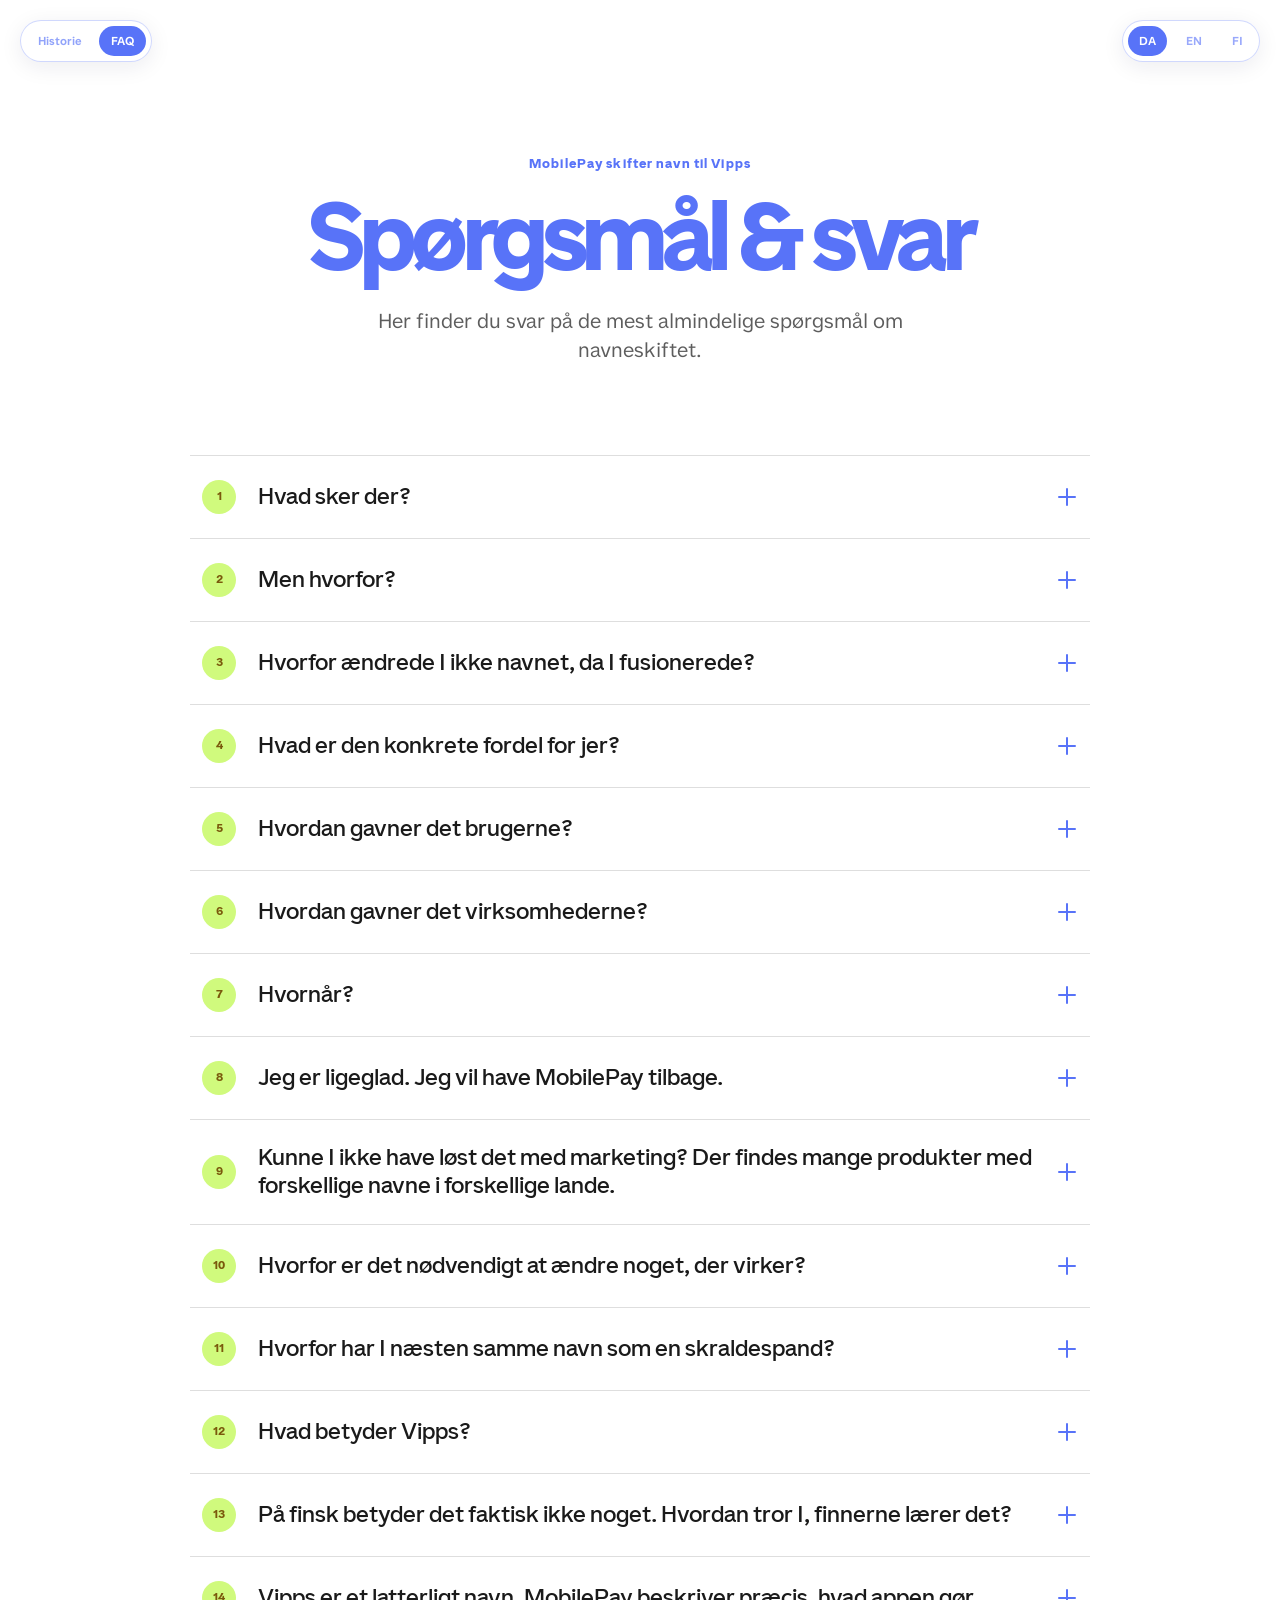
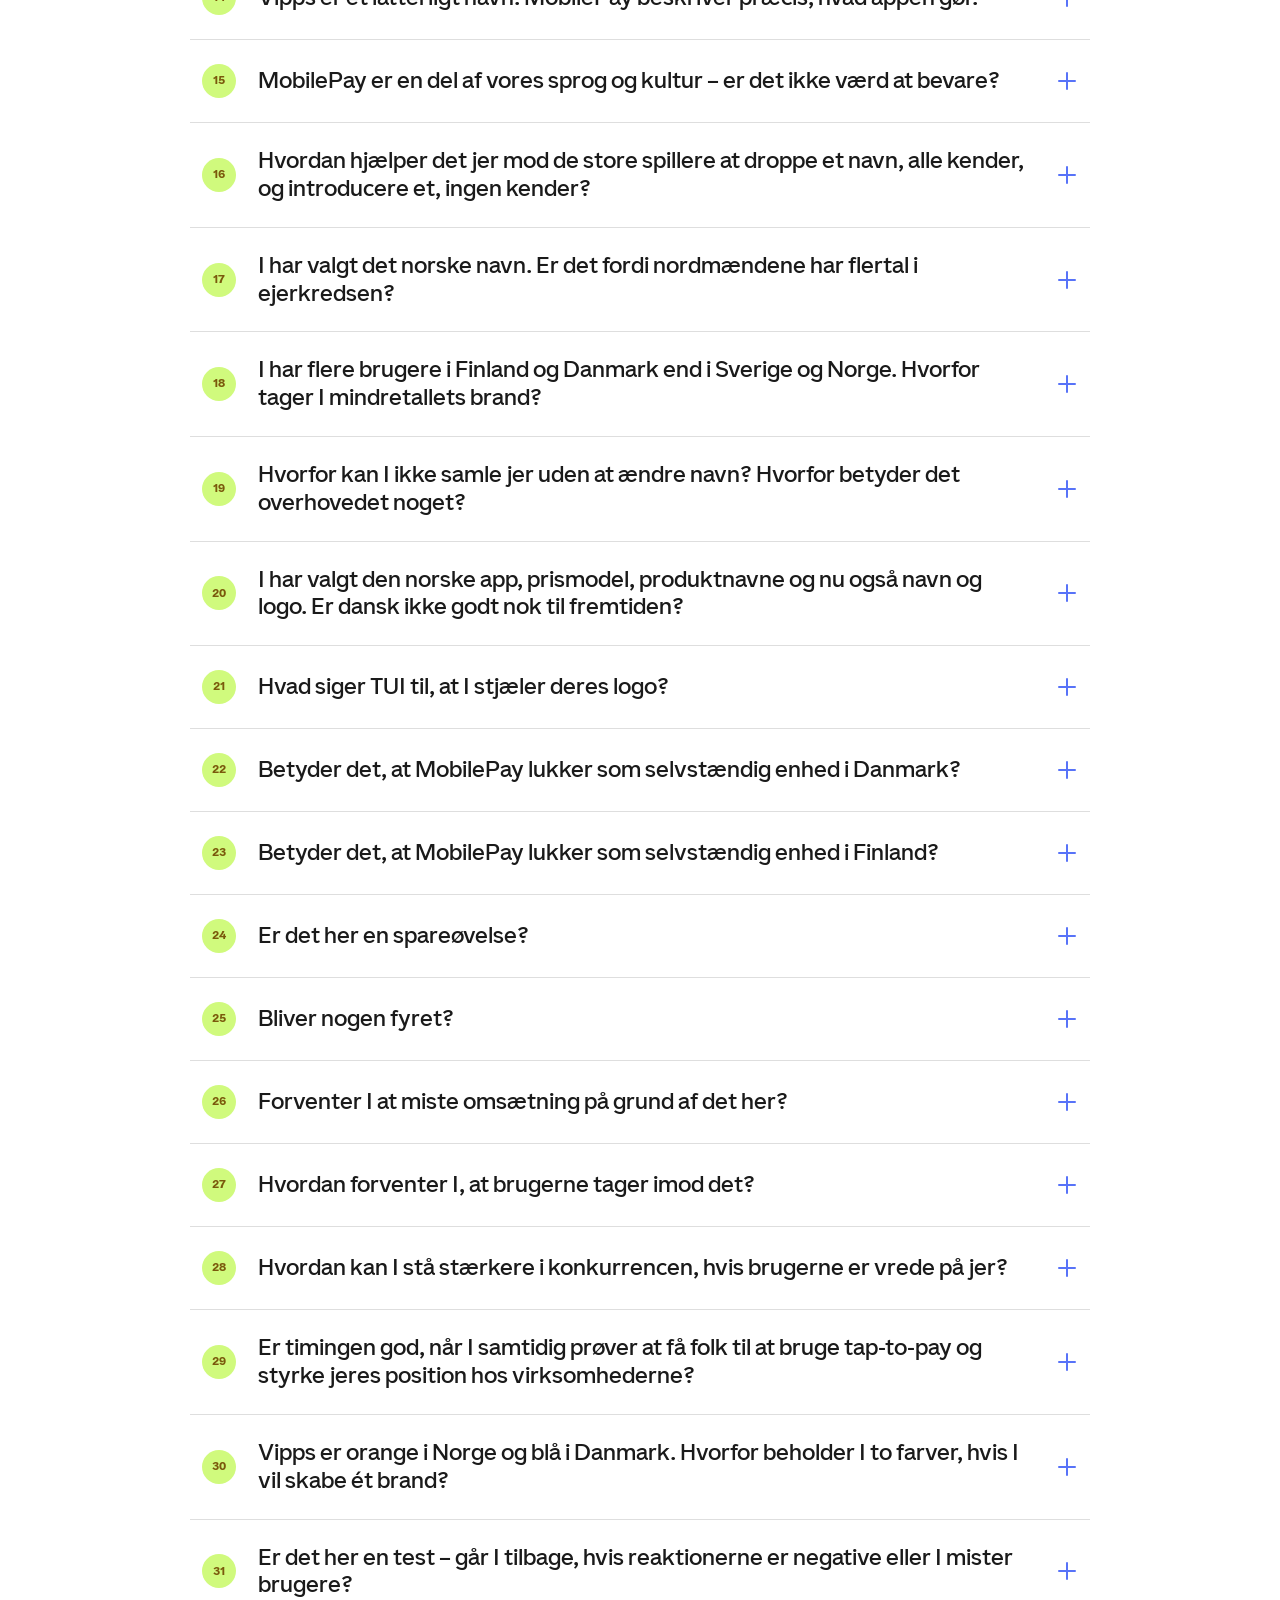
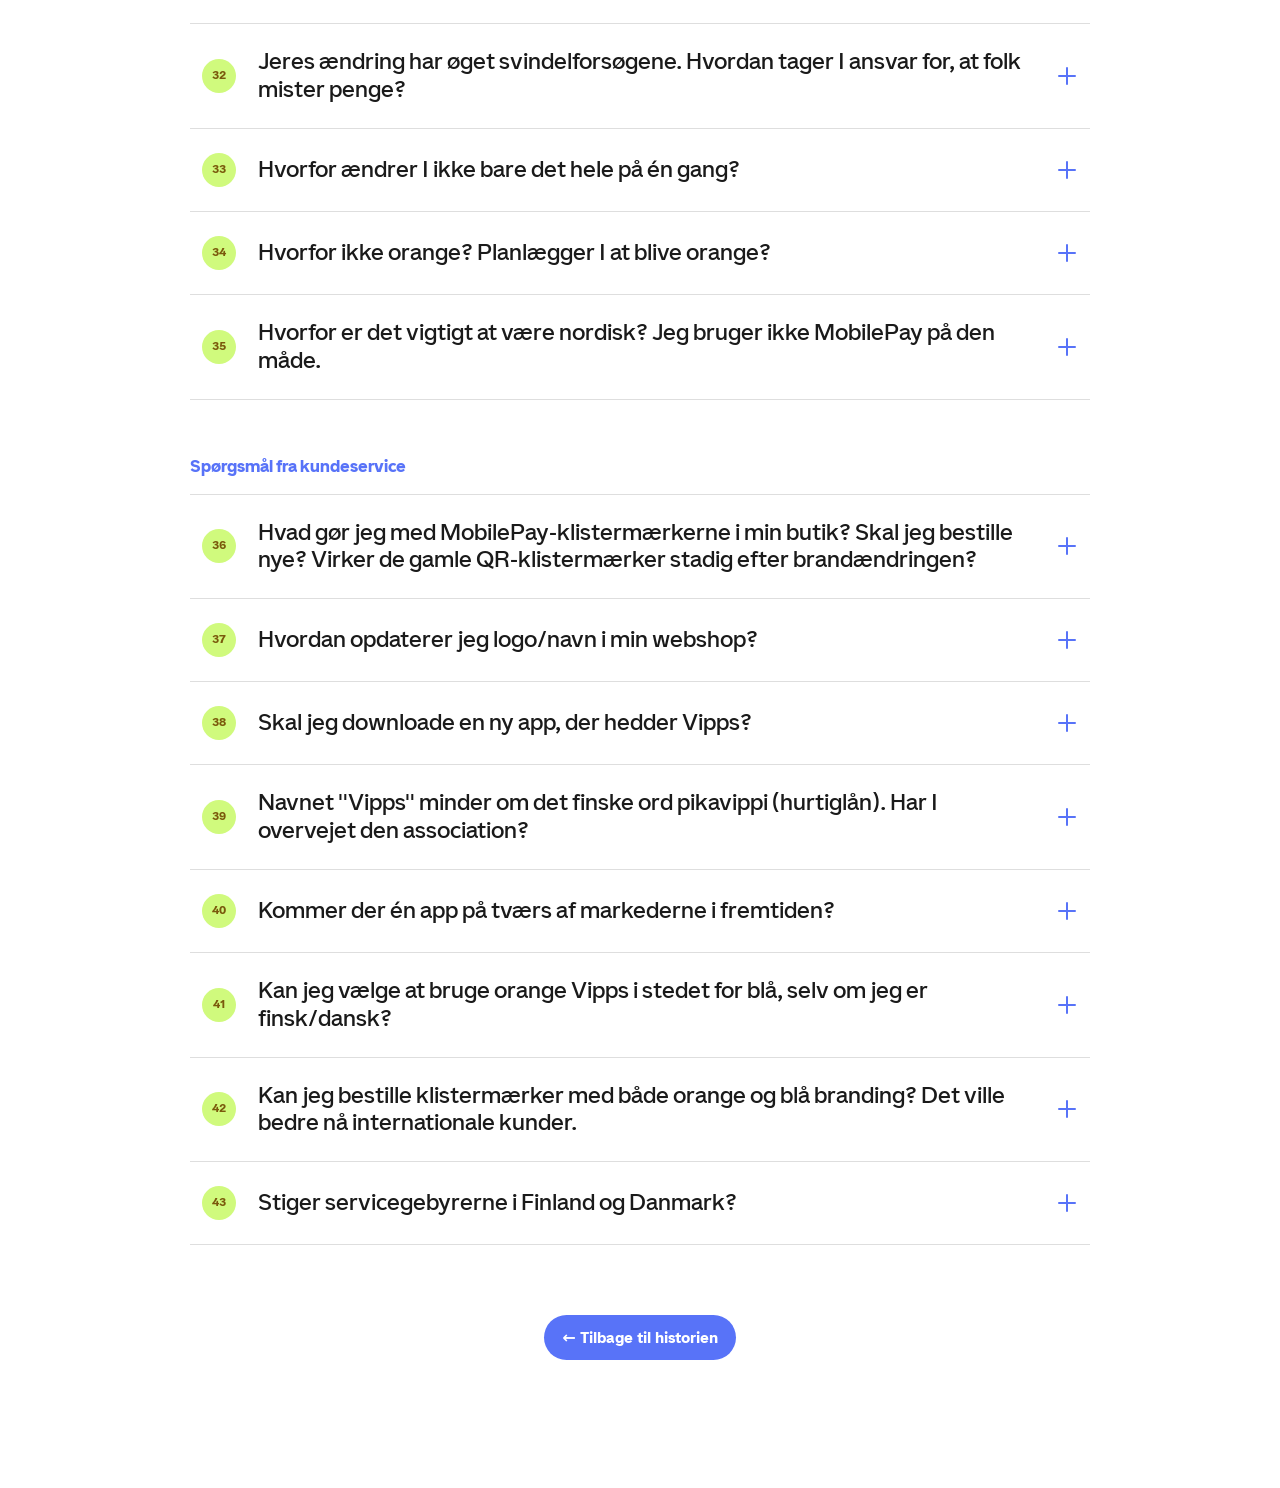
==== faq/index.html @ ced8d785 "Restructured the whole project to implement seperation of concerns" ====
<!DOCTYPE html>
<html lang="en">
<head>
  <meta charset="UTF-8">
  <meta name="viewport" content="width=device-width, initial-scale=1.0">
  <title>FAQ – MobilePay skifter navn til Vipps</title>
  <link rel="icon" href="../assets/images/favicon.svg" type="image/svg+xml">
  <link rel="stylesheet" href="../styles/styles.css">
</head>
<body class="faq-page" data-page="faq">
  <main data-surface="light">
    <nav class="site-nav on-light" aria-label="Primary navigation">
      <a href="../" data-nav-story data-da="Historie" data-en="Story" data-fi="Tarina">Historie</a>
      <a href="./" class="is-active" data-nav-faq>FAQ</a>
    </nav>

    <div class="language-toggle on-light" aria-label="Vælg sprog">
      <button type="button" class="language-button is-active" data-language="da" aria-pressed="true">DA</button>
      <button type="button" class="language-button" data-language="en" aria-pressed="false">EN</button>
      <button type="button" class="language-button" data-language="fi" aria-pressed="false">FI</button>
    </div>

    <div class="faq-shell">
      <p class="faq-kicker" data-da="MobilePay skifter navn til Vipps" data-en="MobilePay is changing its name to Vipps" data-fi="MobilePay vaihtaa nimekseen Vipps">MobilePay skifter navn til Vipps</p>
      <h1 class="faq-title" data-da="Spørgsmål & svar" data-en="Questions & answers" data-fi="Kysymyksiä & vastauksia">Spørgsmål & svar</h1>
      <p class="faq-intro" data-da="Her finder du svar på de mest almindelige spørgsmål om navneskiftet." data-en="Here you can find answers to the most common questions about the name change." data-fi="Täältä löydät vastaukset yleisimpiin nimenmuutosta koskeviin kysymyksiin.">Her finder du svar på de mest almindelige spørgsmål om navneskiftet.</p>
      <div id="faq-root"></div>
      <div class="faq-footer">
        <a href="../" class="faq-back" data-da="← Tilbage til historien" data-en="← Back to the story" data-fi="← Takaisin tarinaan">← Tilbage til historien</a>
      </div>
    </div>
  </main>
  <script src="../js/faq-data.js"></script>
  <script src="../js/app.js"></script>
</body>
</html>
---- styles/styles.css ----
@font-face {
      font-family: "Very Very Sans Display";
      src: url("../assets/fonts/VeryVerySansDisplay-Medium.woff2") format("woff2");
      font-weight: 500;
      font-style: normal;
      font-display: swap;
    }

    @font-face {
      font-family: "Very Very Sans Display";
      src: url("../assets/fonts/VeryVerySansDisplay-Bold.woff2") format("woff2");
      font-weight: 700;
      font-style: normal;
      font-display: swap;
    }

    @font-face {
      font-family: "Very Very Sans Text";
      src: url("../assets/fonts/VeryVerySans.woff2") format("woff2");
      font-weight: 400 600;
      font-style: normal;
      font-display: swap;
    }

    @font-face {
      font-family: "Very Very Sans Text";
      src: url("../assets/fonts/VeryVerySansText-Bold.woff2") format("woff2");
      font-weight: 700;
      font-style: normal;
      font-display: swap;
    }

    /* =========================================================
       VARIABLES
       ========================================================= */

:root {
  --mobilepay-blue: #5873f8;
  --mobilepay-blue-dark: #4d67ec;

  --mobilepay-yellow: #D0FA7D;

  --white: #ffffff;
  --black: #7A590C;

  --content-width: 580px;
}


    /* =========================================================
       RESET
       ========================================================= */

    * {
      box-sizing: border-box;
    }

    html {
      margin: 0;
      padding: 0;
      scroll-behavior: smooth;
    }

    body {
      margin: 0;
      padding: 0;

      min-height: 100vh;

      background: var(--mobilepay-blue);

      color: var(--white);

      font-family:
        "Very Very Sans Text",
        system-ui,
        -apple-system,
        BlinkMacSystemFont,
        "Segoe UI",
        sans-serif;
    }

    button {
      font: inherit;
    }


    /* =========================================================
       FULL PAGE
       ========================================================= */

    .page {
      position: relative;

      width: 100%;
      min-height: 100vh;

      overflow: hidden;

      background:
        radial-gradient(
          circle at 50% 10%,
          rgba(255,255,255,.06),
          transparent 34%
        ),
        linear-gradient(
          to bottom,
          var(--mobilepay-blue) 0%,
          var(--mobilepay-blue) 48%,
          var(--mobilepay-blue-dark) 100%
        );
    }


    /* =========================================================
       MAIN CONTENT
       ========================================================= */

    .content {
      position: relative;
      z-index: 2;

      width: min(
        calc(100% - 48px),
        760px
      );

      margin: 0 auto;

      padding:
        clamp(60px, 8vw, 110px)
        0
        clamp(90px, 10vw, 150px);
    }


    /* =========================================================
       BRAND HEADER
       ========================================================= */

    .brand-change {
      display: flex;

      align-items: center;
      justify-content: center;

      gap: clamp(10px, 1vw, 20px);

      margin-bottom:
        clamp(45px, 6vw, 80px);
    }


    /* =========================================================
       LOGOS
       ========================================================= */

    .mobilepay-logo,
    .vipps-logo {
      display: block;

      width: auto;

      object-fit: contain;

      flex-shrink: 0;
    }


    /*
     * The two logo files have different proportions
     * and internal whitespace.
     *
     * Matching them by height instead of width makes
     * them appear visually much closer in size.
     */

    .mobilepay-logo {
      height: clamp(22px, 2.8vw, 38px);
    }

    .vipps-logo {
      height: clamp(18px, 2vw, 30px); 
    }


    /* Small text between logos */

    .brand-change-text {
      flex-shrink: 0;

      font-family:
        "Very Very Sans Display",
        sans-serif;

      font-size: clamp(
        12px,
        1.45vw,
        18px
      );

      font-weight: 500;

      line-height: 1;

      color: rgba(255,255,255,.96);

      white-space: nowrap;
    }


    /* =========================================================
       MAIN TITLE
       ========================================================= */

    .hero-title {
      font-family:
        "Very Very Sans Display",
        sans-serif;

      margin:
        0
        0
        clamp(35px, 4vw, 55px);

      text-align: center;

      font-size: clamp(
        50px,
        7vw,
        92px
      );

      line-height: .94;

      letter-spacing: -.055em;

      font-weight: 600;
    }


    /* =========================================================
       STORY
       ========================================================= */

    .story {
      width: min(
        100%,
        var(--content-width)
      );

      margin: 0 auto;

      font-family:
        "Very Very Sans Text",
        sans-serif;

      font-size: clamp(
        17px,
        1.55vw,
        22px
      );

      line-height: 1.37;

      text-align: center;

      color: rgba(255,255,255,.97);
    }


    .story p {
      margin:
        0
        0
        clamp(38px, 5vw, 62px);
    }


    .story p:last-child {
      margin-bottom: 0;
    }


    /* =========================================================
       INTERACTIVE WORDS
       ========================================================= */

    .term {
      appearance: none;

      display: inline;

      margin: 0;
      padding: 0;

      border: 0;

      border-bottom:
        1px dashed
        rgba(255,255,255,.9);

      background: transparent;

      color: inherit;

      font-family: inherit;
      font-size: inherit;
      line-height: inherit;

      cursor: help;

      transition:
        opacity .18s ease,
        border-color .18s ease;
    }


    .term:hover,
    .term:focus-visible {
      opacity: .7;

      border-bottom-color:
        rgba(255,255,255,1);

      outline: none;
    }


    /* =========================================================
       TOOLTIP
       ========================================================= */

    .tooltip-card {
      position: fixed;

      z-index: 50;

      width: min(
        320px,
        calc(100vw - 32px)
      );

      padding:
        38px
        32px
        32px;

      background:
        var(--mobilepay-yellow);

      color:
        var(--black);

      box-shadow:
        0 22px 45px
        rgba(0,0,0,.30);

      opacity: 0;

      visibility: hidden;

      pointer-events: none;

      transform:
        translateY(10px)
        scale(.97);

      transition:
        opacity .16s ease,
        transform .16s ease,
        visibility .16s ease;
    }


    .tooltip-card.is-open {
      opacity: 1;

      visibility: visible;

      pointer-events: auto;

      transform:
        translateY(0)
        scale(1);
    }


    /* Tooltip title */

    .tooltip-card h2 {
      margin:
        0
        0
        13px;

      font-family:
        "Very Very Sans Display",
        sans-serif;

      font-size: 24px;

      line-height: 1.05;

      letter-spacing: -.035em;

      font-weight: 700;
    }


    /* Tooltip text */

    .tooltip-card p {
      margin: 0;

      font-family:
        "Very Very Sans Text",
        sans-serif;

      font-size: 15px;

      line-height: 1.28;

      text-align: left;
    }


    /* Close button */

    .tooltip-close {
      position: absolute;

      top: 9px;
      right: 12px;

      padding: 0;

      border: 0;

      background: none;

      color: var(--black);

      font-size: 27px;

      line-height: 1;

      cursor: pointer;
    }



    /* =========================================================
       LANGUAGE TOGGLE
       ========================================================= */

    .language-toggle {
      position: fixed;
      top: 20px;
      right: 20px;
      z-index: 100;
      display: flex;
      align-items: center;
      gap: 8px;
      padding: 5px;
      border: 1px solid rgba(255,255,255,.4);
      border-radius: 999px;
      background: rgba(255,255,255,.12);
      backdrop-filter: blur(8px);
      -webkit-backdrop-filter: blur(8px);
    }

    .language-toggle button {
      font-family:
        "Very Very Sans Text",
        sans-serif;

      border: 0;
      border-radius: 999px;
      padding: 7px 11px;
      background: transparent;
      color: rgba(255,255,255,.72);
      font-size: 12px;
      font-weight: 600;
      cursor: pointer;
      transition: background .16s ease, color .16s ease;
    }

    .language-toggle button.is-active {
      background: var(--white);
      color: var(--mobilepay-blue);
    }

    .language-version[hidden] {
      display: none;
    }


    /* =========================================================
       TABLET
       ========================================================= */

    @media (max-width: 900px) {

      :root {
        --content-width: 560px;
      }


      .content {
        width: min(
          calc(100% - 40px),
          700px
        );

        padding-top: 55px;
      }


      .brand-change {
        margin-bottom: 50px;
      }


      .hero-title {
        margin-bottom: 40px;
      }


      .story {
        font-size:
          clamp(
            16px,
            2.3vw,
            20px
          );

        line-height: 1.4;
      }

    }


    /* =========================================================
       MOBILE
       ========================================================= */

    @media (max-width: 600px) {

      .language-toggle {
        top: 12px;
        right: 12px;
      }

      .language-toggle button {
        padding: 6px 9px;
        font-size: 11px;
      }

      .content {
        width:
          calc(100% - 32px);

        padding:
          92px
          0
          80px;
      }


      .brand-change {
        gap: 10px;

        margin-bottom: 42px;
      }


      /*
       * Matching by visual height gives both logos
       * a more balanced appearance on mobile.
       */

      .mobilepay-logo {
        width: auto;
        height: 28px;
      }


      .vipps-logo {
        width: auto;
        height: 27px;
      }


      .brand-change-text {
        font-size: 10px;
      }


      .hero-title {
        margin-bottom: 34px;

        font-size:
          clamp(
            46px,
            14vw,
            66px
          );

        line-height: .94;
      }


      .story {
        width: 91%;

        font-size:
          clamp(
            15px,
            4.2vw,
            18px
          );

        line-height: 1.38;
      }


      .story p {
        margin-bottom: 38px;
      }


      /*
       * Tooltip becomes centered on mobile.
       */

      .tooltip-card {
        left: 50% !important;
        top: 50% !important;

        width:
          min(
            330px,
            calc(100vw - 28px)
          );

        transform:
          translate(
            -50%,
            calc(-50% + 10px)
          )
          scale(.97);
      }


      .tooltip-card.is-open {
        transform:
          translate(-50%, -50%)
          scale(1);
      }

    }


    /* =========================================================
       VERY SMALL PHONES
       ========================================================= */

    @media (max-width: 380px) {

      .brand-change {
        gap: 7px;
      }


      .mobilepay-logo {
        width: auto;
        height: 24px;
      }


      .vipps-logo {
        width: auto;
        height: 23px;
      }


      .brand-change-text {
        font-size: 8px;
      }


      .story {
        width: 94%;

        font-size: 15px;
      }

    }



    /* =========================================================
   VIDEO SECTION
   ========================================================= */

.video-section {
  width: 100%;
  background: #ffffff;
  padding:
    clamp(48px, 7vw, 96px)
    clamp(16px, 4vw, 48px);
}

.video-wrap {
  width: min(50%, 600px);
  margin: 0 auto;
}

.video-wrap video {
  display: block;
  width: 100%;
  height: auto;
  border: 0;
  border-radius: clamp(12px, 1.5vw, 22px);
  object-fit: cover;
  background: #ffffff;
}


    /* =========================================================
       REDUCED MOTION
       ========================================================= */

    @media (prefers-reduced-motion: reduce) {

      *,
      *::before,
      *::after {
        scroll-behavior: auto !important;

        transition: none !important;
      }

    }


/* =========================================================
   SHARED NAVIGATION
   ========================================================= */
.site-nav {
  position: fixed;
  top: 20px;
  left: 20px;
  z-index: 100;
  display: flex;
  align-items: center;
  gap: 5px;
  padding: 5px;
  border: 1px solid rgba(255,255,255,.4);
  border-radius: 999px;
  background: rgba(255,255,255,.12);
  backdrop-filter: blur(8px);
  -webkit-backdrop-filter: blur(8px);
  transition: background .18s ease, border-color .18s ease;
}

.site-nav a {
  display: block;
  padding: 7px 12px;
  border-radius: 999px;
  color: rgba(255,255,255,.78);
  font-family: "Very Very Sans Text", sans-serif;
  font-size: 12px;
  font-weight: 600;
  text-decoration: none;
  transition: background .16s ease, color .16s ease;
}

.site-nav a:hover { color: #fff; }
.site-nav a.is-active { background: #fff; color: var(--mobilepay-blue); }

.language-toggle,
.site-nav { transition: background .18s ease, border-color .18s ease; }
.language-toggle.on-light,
.site-nav.on-light {
  border-color: rgba(88,115,248,.28);
  background: rgba(255,255,255,.86);
  box-shadow: 0 5px 22px rgba(20,30,70,.08);
}
.language-toggle.on-light button { color: rgba(88,115,248,.62); }
.language-toggle.on-light button.is-active { background: var(--mobilepay-blue); color: #fff; }
.site-nav.on-light a { color: rgba(88,115,248,.66); }
.site-nav.on-light a:hover { color: var(--mobilepay-blue); }
.site-nav.on-light a.is-active { background: var(--mobilepay-blue); color: #fff; }

/* =========================================================
   FAQ PAGE
   ========================================================= */
.faq-page {
  min-height: 100vh;
  background: #fff;
  color: #171717;
}

.faq-shell {
  width: min(calc(100% - 48px), 900px);
  margin: 0 auto;
  padding: clamp(120px, 12vw, 180px) 0 clamp(90px, 10vw, 150px);
}

.faq-kicker {
  margin: 0 0 18px;
  color: var(--mobilepay-blue);
  font-family: "Very Very Sans Display", sans-serif;
  font-size: 14px;
  font-weight: 700;
  text-align: center;
  letter-spacing: .08em;
}

.faq-title {
  margin: 0 auto 24px;
  max-width: 760px;
  color: var(--mobilepay-blue);
  font-family: "Very Very Sans Display", sans-serif;
  font-size: clamp(52px, 8vw, 100px);
  font-weight: 700;
  line-height: .92;
  letter-spacing: -.055em;
  text-align: center;
}

.faq-intro {
  max-width: 620px;
  margin: 0 auto clamp(56px, 8vw, 90px);
  color: #5d5d5d;
  font-size: clamp(17px, 1.8vw, 21px);
  line-height: 1.4;
  text-align: center;
}

.faq-section-title {
  margin: 54px 0 16px;
  color: var(--mobilepay-blue);
  font-family: "Very Very Sans Display", sans-serif;
  font-size: 18px;
  font-weight: 700;
}

.faq-list { border-top: 1px solid #dedede; }

.faq-item {
  border-bottom: 1px solid #dedede;
  transition: background .18s ease;
}

.faq-item[open] { background: #f8f9ff; }

.faq-question {
  list-style: none;
  display: grid;
  grid-template-columns: 42px 1fr 32px;
  gap: 14px;
  align-items: center;
  padding: 24px 12px;
  cursor: pointer;
  color: #1a1a1a;
  font-family: "Very Very Sans Display", sans-serif;
  font-size: clamp(18px, 2.1vw, 24px);
  font-weight: 500;
  line-height: 1.16;
}
.faq-question::-webkit-details-marker { display: none; }

.faq-number {
  display: grid;
  place-items: center;
  width: 34px;
  height: 34px;
  border-radius: 50%;
  background: #D0FA7D;
  color: #7A590C;
  font-family: "Very Very Sans Text", sans-serif;
  font-size: 12px;
  font-weight: 700;
}

.faq-plus {
  position: relative;
  width: 22px;
  height: 22px;
  justify-self: end;
}
.faq-plus::before,
.faq-plus::after {
  content: "";
  position: absolute;
  left: 50%;
  top: 50%;
  width: 18px;
  height: 2px;
  border-radius: 2px;
  background: var(--mobilepay-blue);
  transform: translate(-50%,-50%);
  transition: transform .2s ease;
}
.faq-plus::after { transform: translate(-50%,-50%) rotate(90deg); }
.faq-item[open] .faq-plus::after { transform: translate(-50%,-50%) rotate(0deg); }

.faq-answer {
  padding: 0 58px 28px 68px;
  color: #4c4c4c;
  font-family: "Very Very Sans Text", sans-serif;
  font-size: clamp(16px, 1.5vw, 19px);
  line-height: 1.52;
}
.faq-answer p { margin: 0 0 14px; }
.faq-answer p:last-child { margin-bottom: 0; }

.faq-footer {
  margin-top: 70px;
  text-align: center;
}
.faq-back {
  display: inline-flex;
  align-items: center;
  gap: 8px;
  padding: 12px 18px;
  border-radius: 999px;
  background: var(--mobilepay-blue);
  color: #fff;
  font-weight: 700;
  text-decoration: none;
}

@media (max-width: 600px) {
  .site-nav { top: 12px; left: 12px; }
  .site-nav a { padding: 6px 9px; font-size: 11px; }
  .faq-shell { width: calc(100% - 28px); padding-top: 112px; }
  .faq-title { font-size: clamp(48px, 17vw, 72px); }
  .faq-question {
    grid-template-columns: 34px 1fr 24px;
    gap: 10px;
    padding: 20px 6px;
  }
  .faq-number { width: 30px; height: 30px; font-size: 11px; }
  .faq-answer { padding: 0 40px 24px 50px; }
}

@media (max-width: 430px) {
  .site-nav a { padding: 6px 7px; }
  .language-toggle { gap: 3px; padding: 4px; }
  .language-toggle button { padding: 6px 7px; }
}

/* =========================================================
   CROSS-PAGE VIEW TRANSITIONS
   ========================================================= */

/*
 * Native browser transition for index.html <-> faq.html.
 * The floating controls are intentionally NOT given their own
 * view-transition-name, so Chrome keeps their normal fixed layout.
 */
@view-transition {
  navigation: auto;
}

::view-transition-old(root) {
  animation: page-out 300ms cubic-bezier(.4, 0, .2, 1) both;
}

::view-transition-new(root) {
  animation: page-in 380ms cubic-bezier(.22, 1, .36, 1) both;
}

::view-transition-old(root),
::view-transition-new(root) {
  mix-blend-mode: normal;
}

@keyframes page-out {
  from {
    opacity: 1;
    transform: translateY(0);
  }

  to {
    opacity: 0;
    transform: translateY(-8px);
  }
}

@keyframes page-in {
  from {
    opacity: 0;
    transform: translateY(10px);
  }

  to {
    opacity: 1;
    transform: translateY(0);
  }
}

/* =========================================================
   LANGUAGE CHANGE TRANSITION
   ========================================================= */

/*
 * app.js adds this class only while a language switch is running.
 * That means this named transition never interferes with normal
 * Story <-> FAQ navigation.
 */
.language-transition-target {
  view-transition-name: language-content;
}

::view-transition-old(language-content) {
  animation: language-out 180ms cubic-bezier(.4, 0, .2, 1) both;
}

::view-transition-new(language-content) {
  animation: language-in 320ms cubic-bezier(.22, 1, .36, 1) both;
}

::view-transition-old(language-content),
::view-transition-new(language-content) {
  mix-blend-mode: normal;
}

@keyframes language-out {
  from {
    opacity: 1;
    transform: translateY(0);
    filter: blur(0);
  }

  to {
    opacity: 0;
    transform: translateY(-6px);
    filter: blur(1.5px);
  }
}

@keyframes language-in {
  from {
    opacity: 0;
    transform: translateY(8px);
    filter: blur(1.5px);
  }

  to {
    opacity: 1;
    transform: translateY(0);
    filter: blur(0);
  }
}

/* Keep the floating controls above transition snapshots. */
.site-nav,
.language-toggle {
  isolation: isolate;
}

/* Respect the user's reduced-motion preference. */
@media (prefers-reduced-motion: reduce) {
  ::view-transition-old(root),
  ::view-transition-new(root),
  ::view-transition-old(language-content),
  ::view-transition-new(language-content) {
    animation: none !important;
  }
}
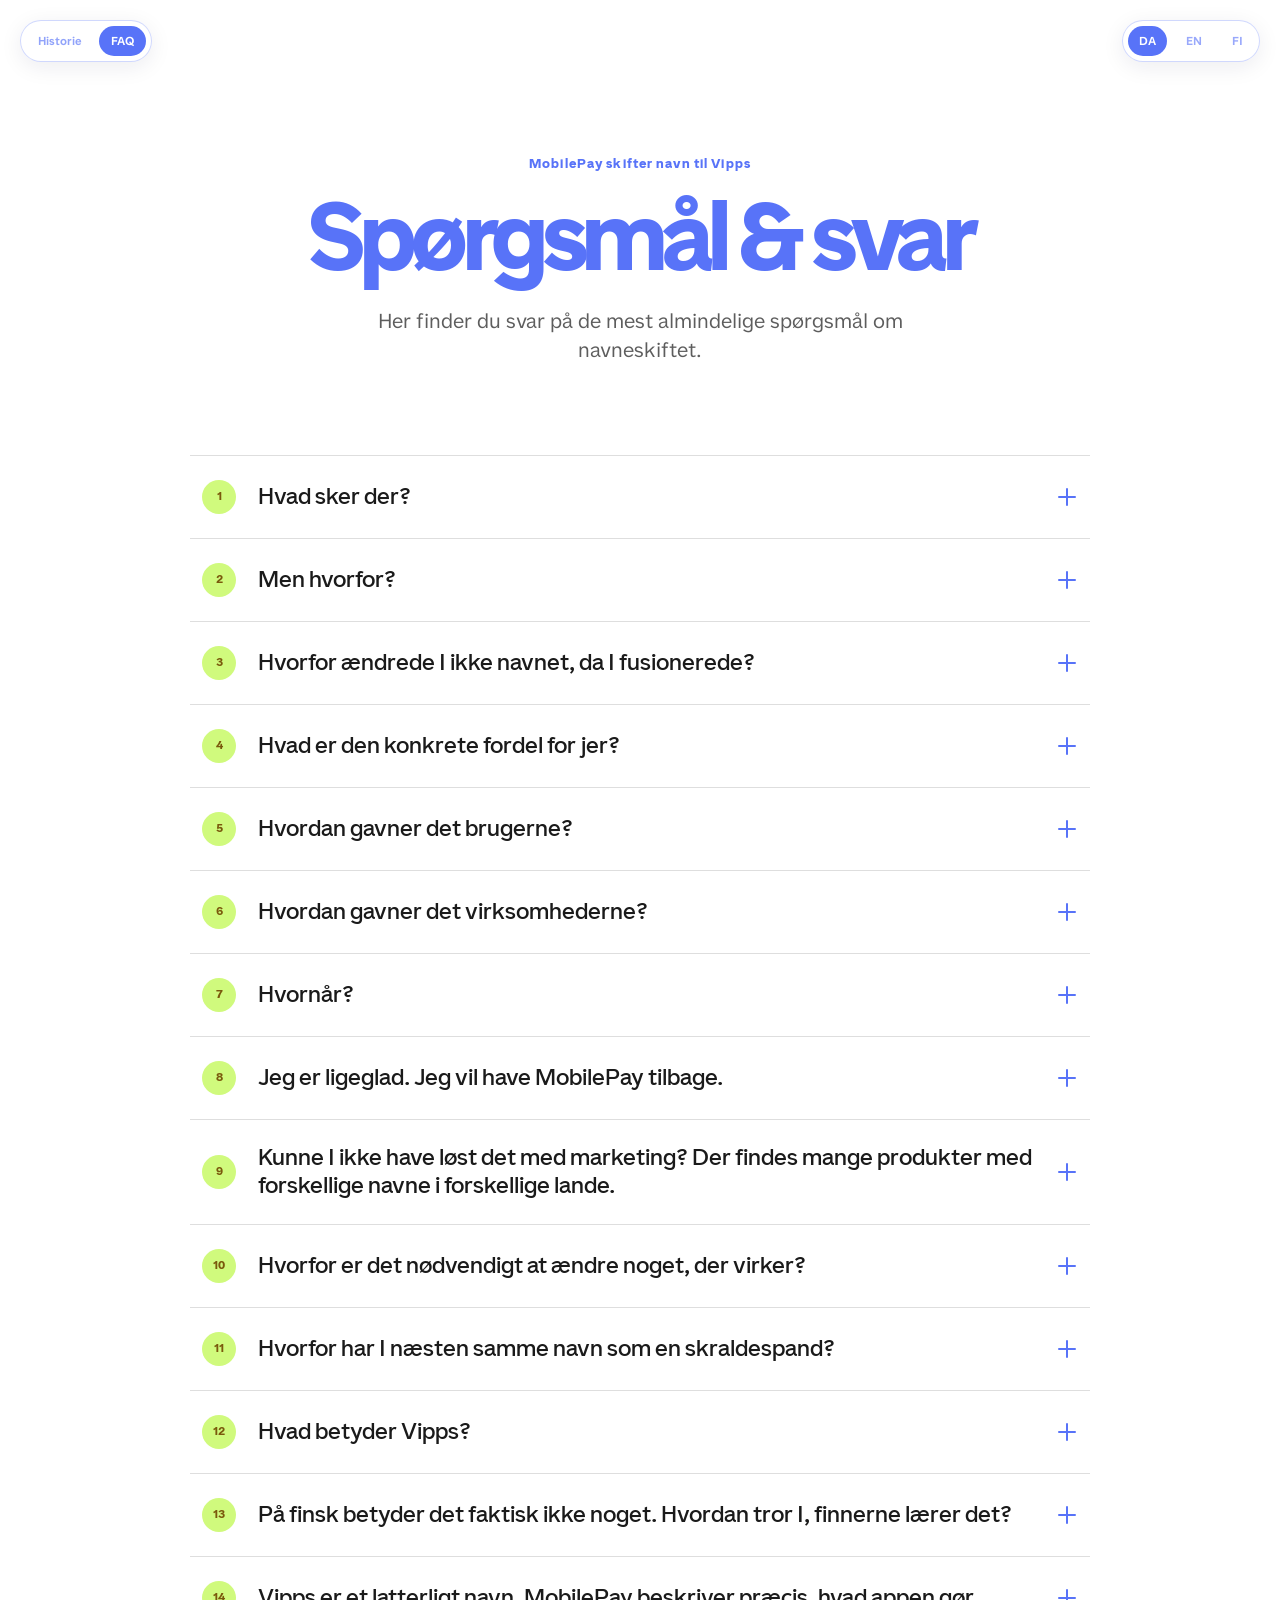
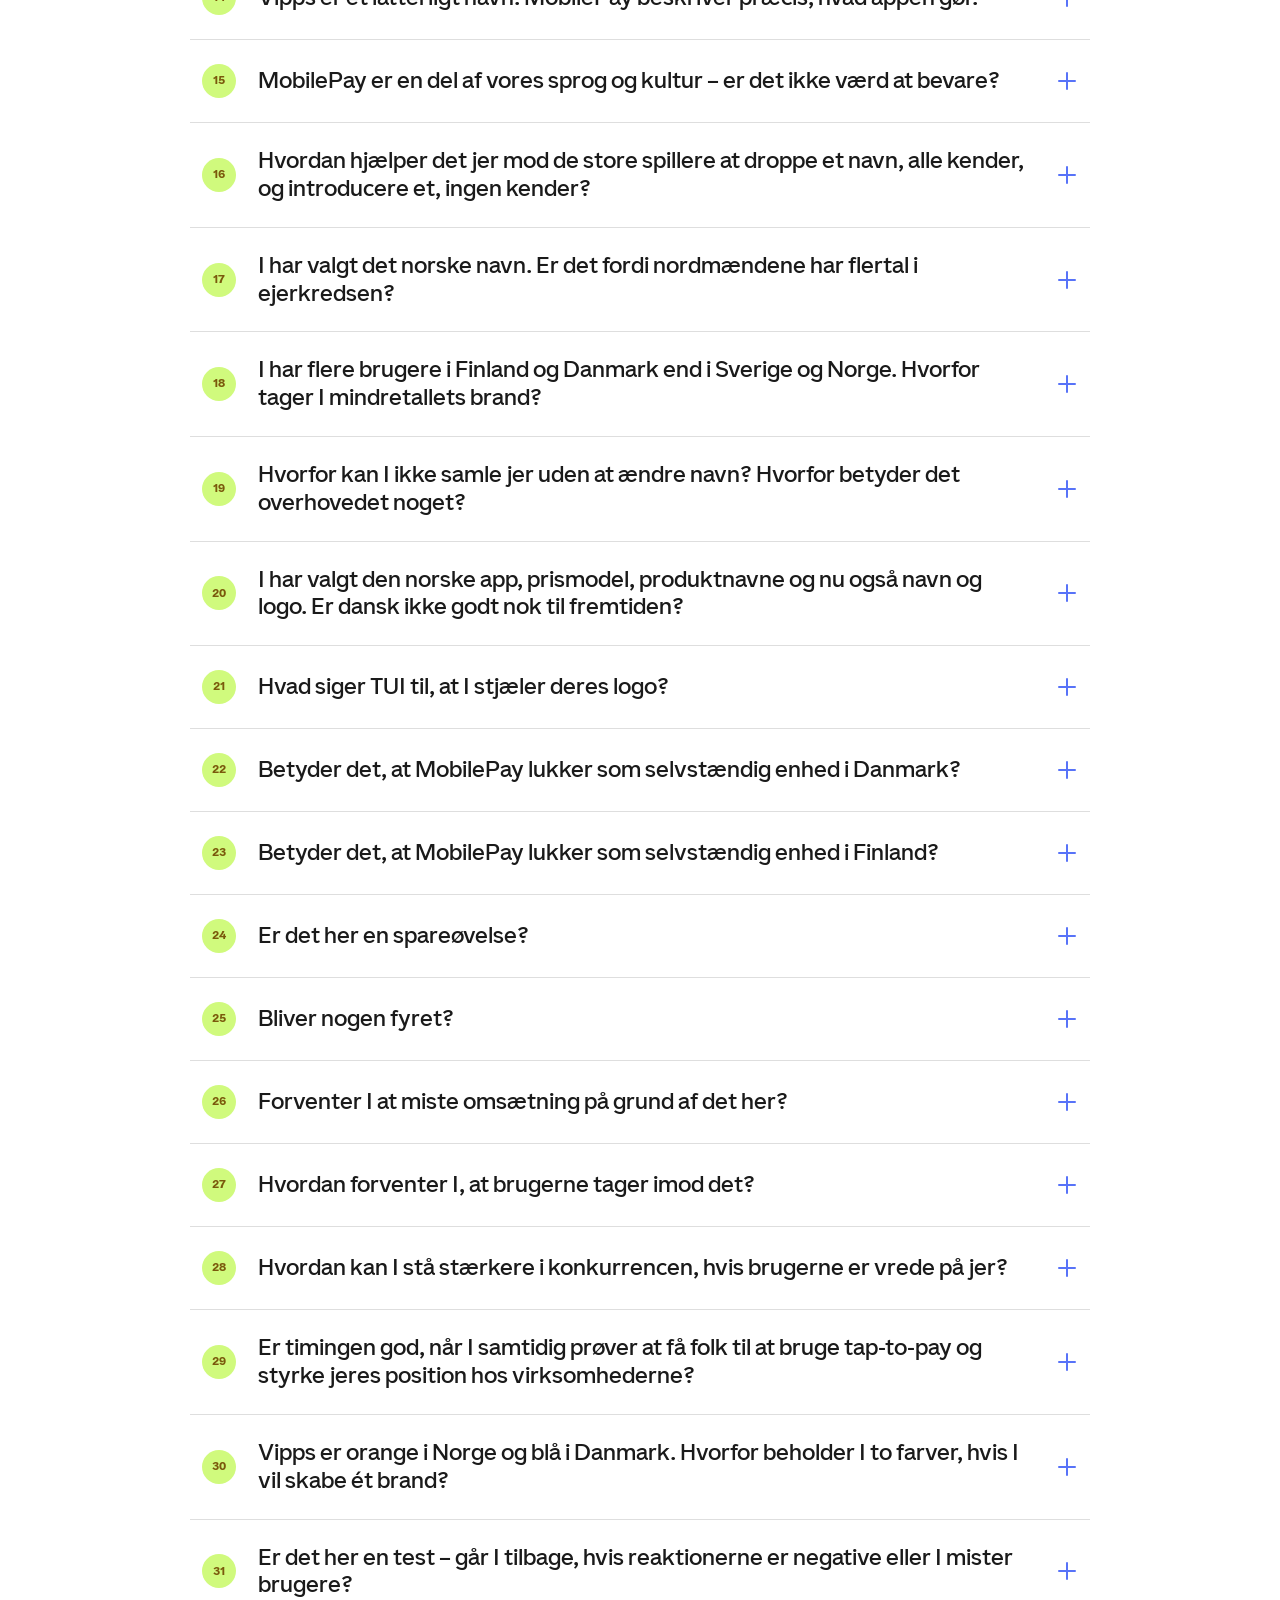
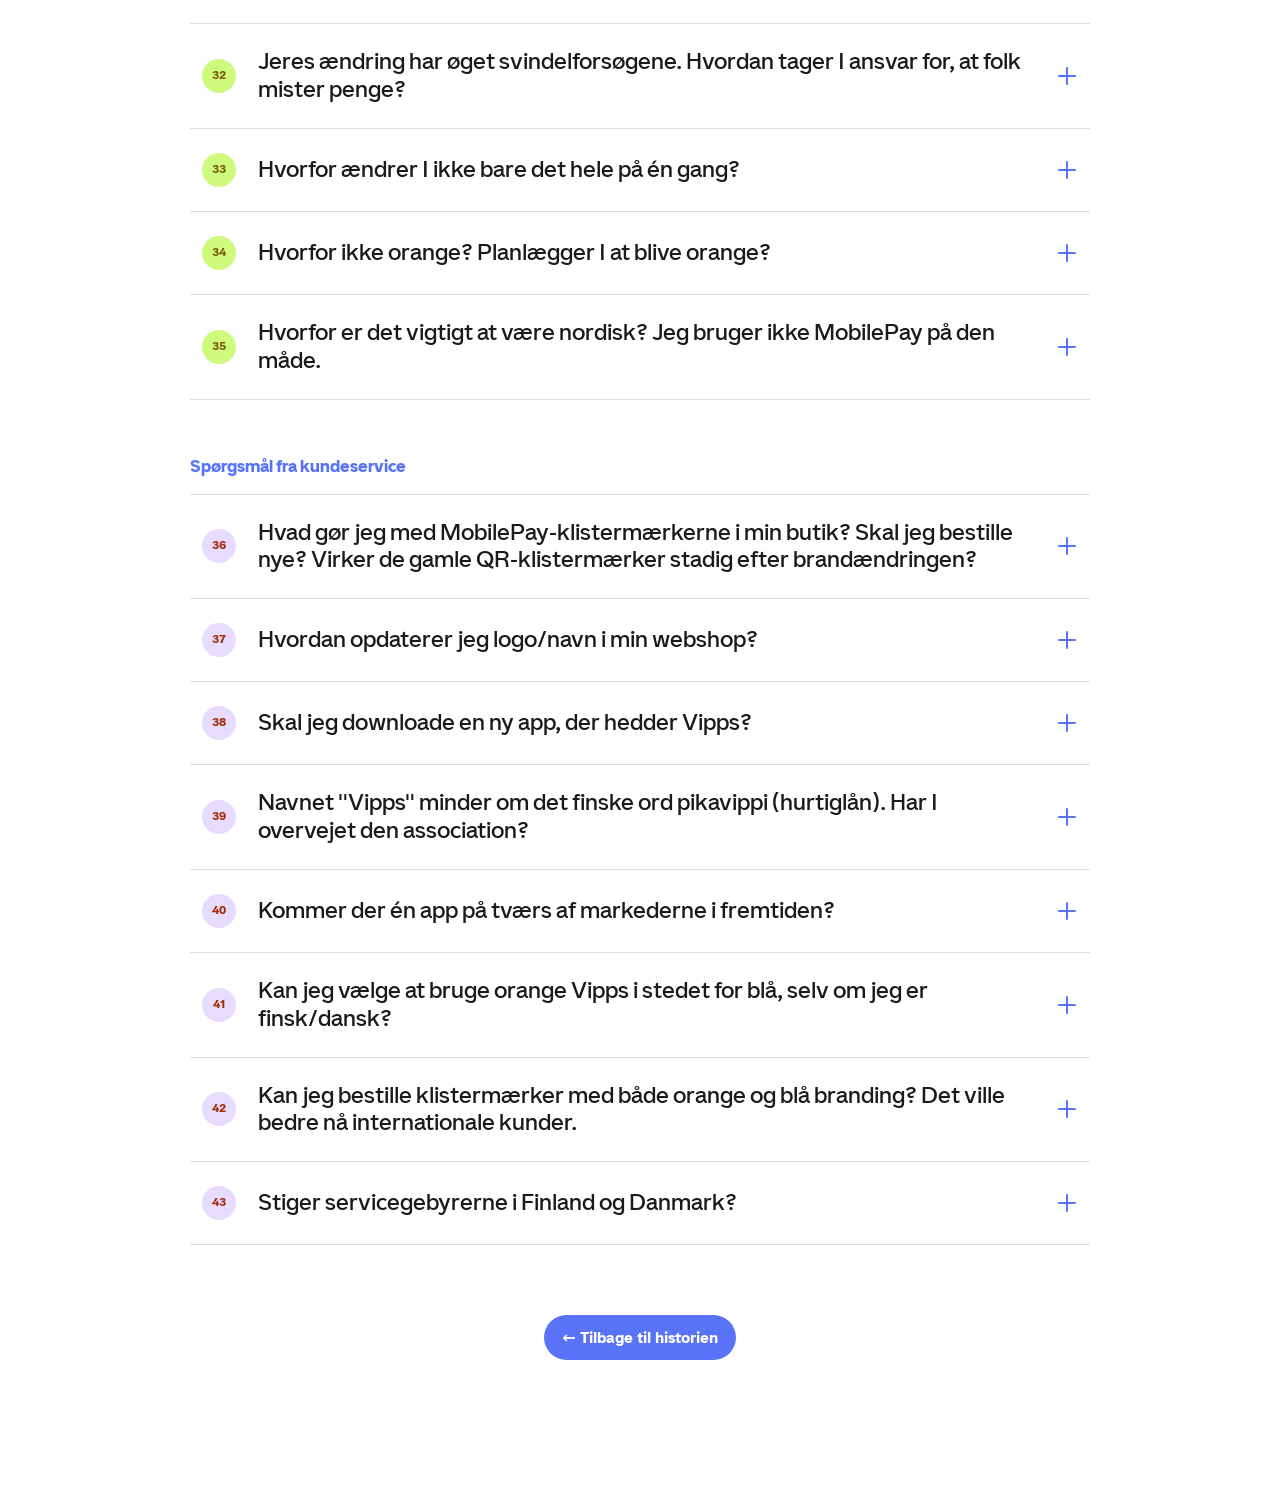
==== commit c6a87c70: "Initial attempt of adding security to the project" ====
--- a/faq/index.html
+++ b/faq/index.html
@@ -2,6 +2,8 @@
 <html lang="en">
 <head>
   <meta charset="UTF-8">
+  <meta http-equiv="Content-Security-Policy" content="default-src 'self'; script-src 'self'; style-src 'self'; img-src 'self'; font-src 'self'; media-src 'self'; connect-src 'none'; object-src 'none'; base-uri 'none'; form-action 'none'; frame-src 'none'; worker-src 'none'; manifest-src 'none'">
+  <meta name="referrer" content="no-referrer">
   <meta name="viewport" content="width=device-width, initial-scale=1.0">
   <title>FAQ – MobilePay skifter navn til Vipps</title>
   <link rel="icon" href="../assets/images/favicon.svg" type="image/svg+xml">
--- a/styles/styles.css
+++ b/styles/styles.css
@@ -886,6 +886,11 @@
   font-weight: 700;
 }
 
+.faq-list--support .faq-number {
+  background: #E7DBFF;
+  color: #A32B04;
+}
+
 .faq-plus {
   position: relative;
   width: 22px;
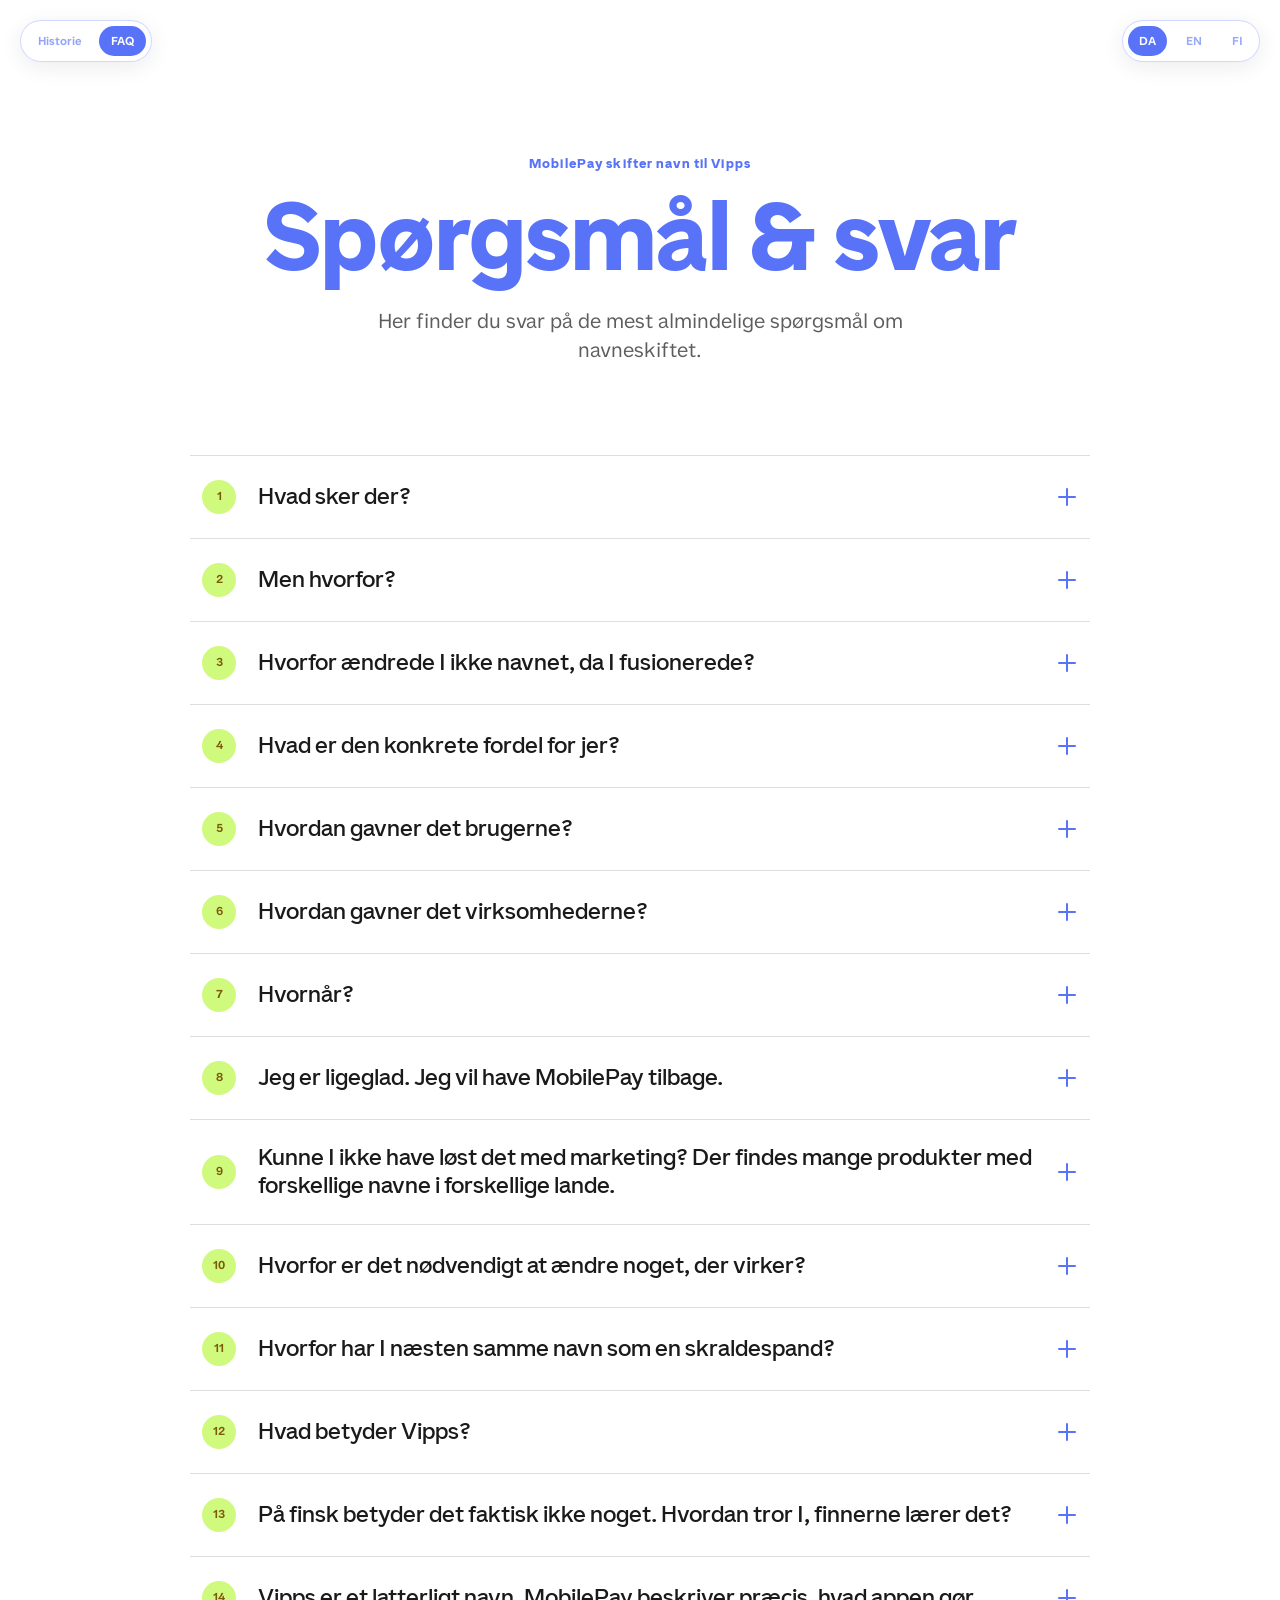
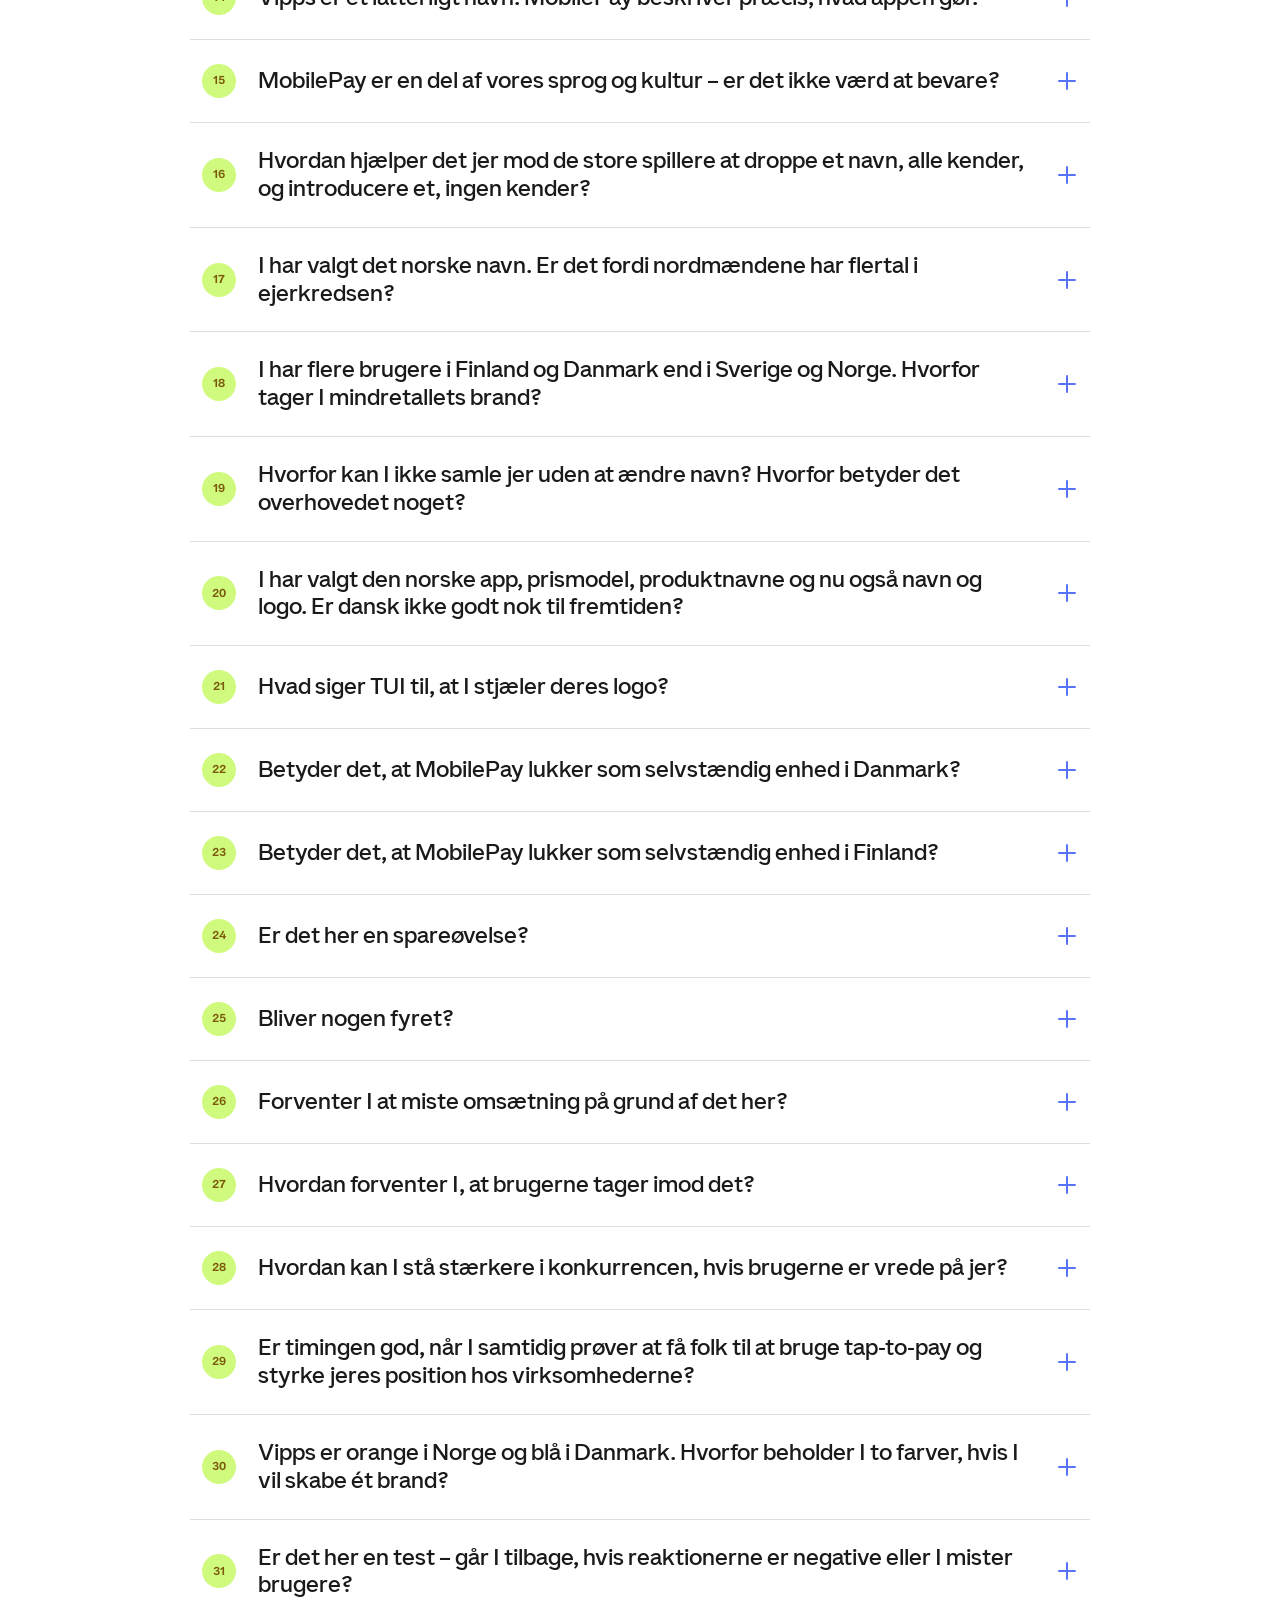
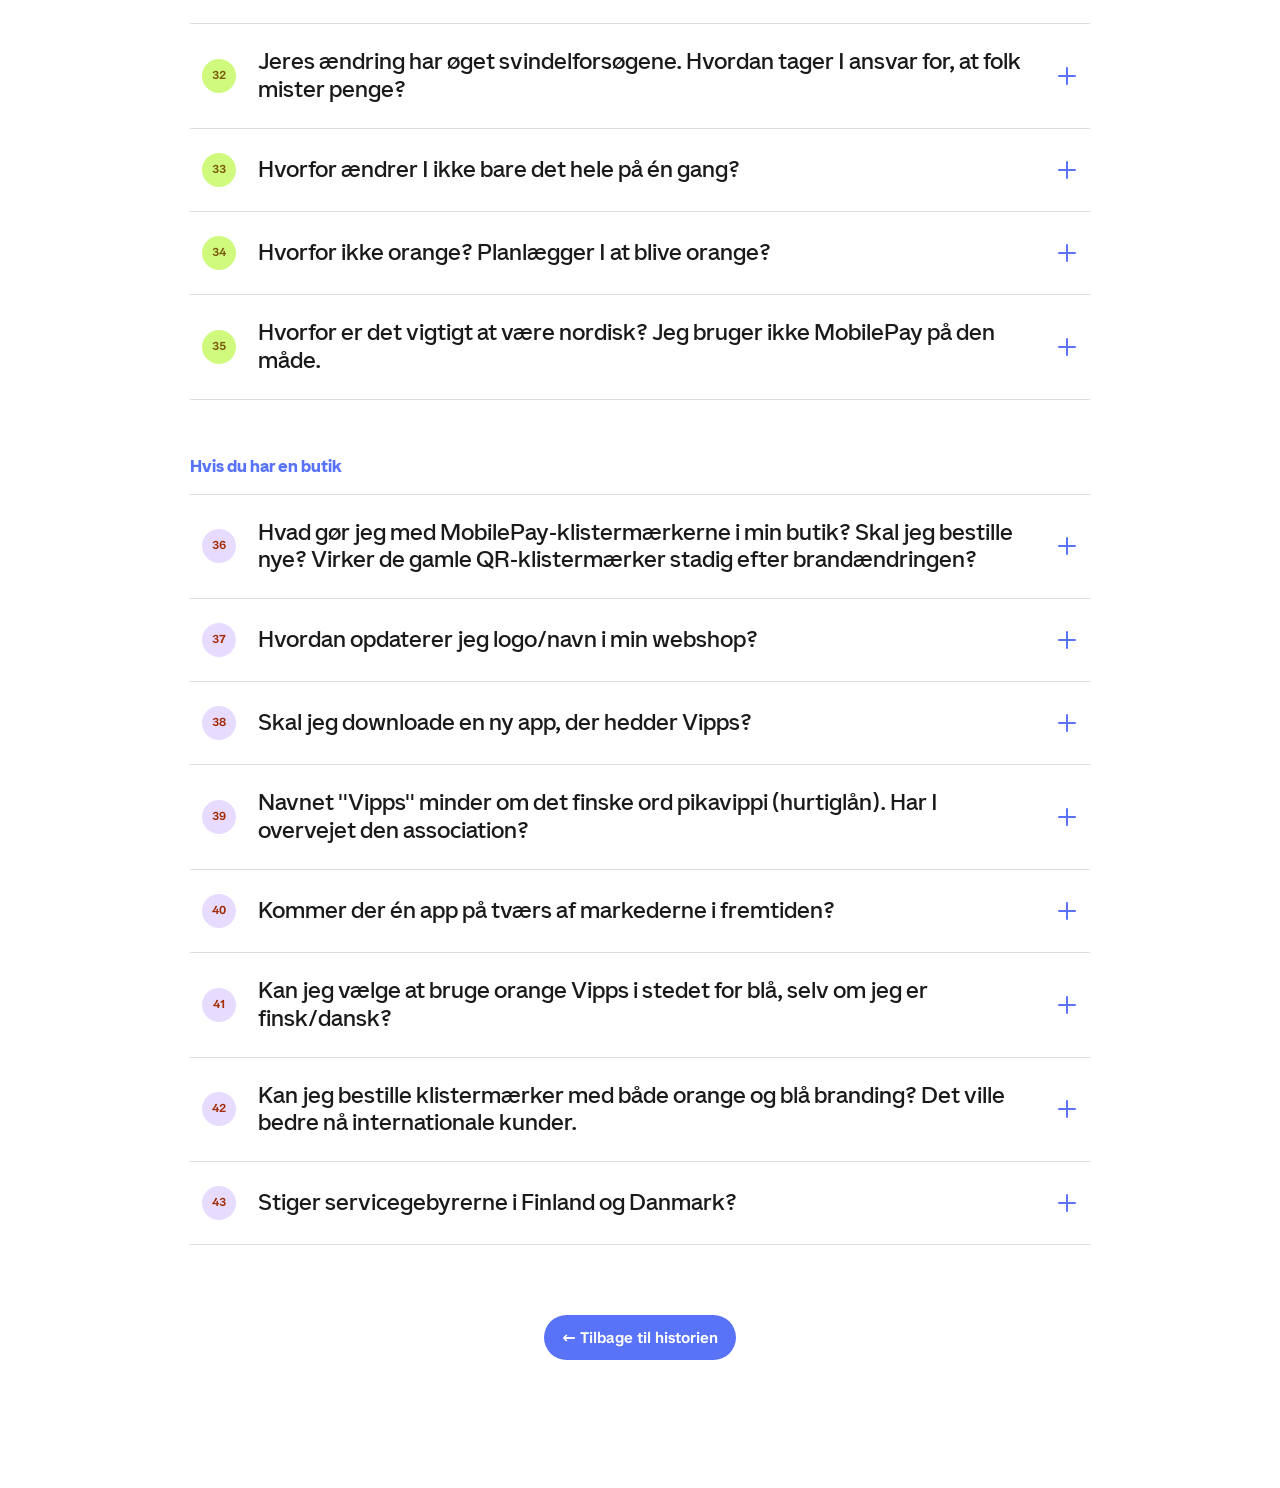
==== commit ec5b63e9: "Introduced pipe character in tab title, not dashes" ====
--- a/faq/index.html
+++ b/faq/index.html
@@ -5,7 +5,7 @@
   <meta http-equiv="Content-Security-Policy" content="default-src 'self'; script-src 'self'; style-src 'self'; img-src 'self'; font-src 'self'; media-src 'self'; connect-src 'none'; object-src 'none'; base-uri 'none'; form-action 'none'; frame-src 'none'; worker-src 'none'; manifest-src 'none'">
   <meta name="referrer" content="no-referrer">
   <meta name="viewport" content="width=device-width, initial-scale=1.0">
-  <title>FAQ – MobilePay skifter navn til Vipps</title>
+  <title>FAQ | MobilePay skifter navn til Vipps</title>
   <link rel="icon" href="../assets/images/favicon.svg" type="image/svg+xml">
   <link rel="stylesheet" href="../styles/styles.css">
 </head>
--- a/styles/styles.css
+++ b/styles/styles.css
@@ -9,7 +9,7 @@
     @font-face {
       font-family: "Very Very Sans Display";
       src: url("../assets/fonts/VeryVerySansDisplay-Bold.woff2") format("woff2");
-      font-weight: 700;
+      font-weight: 600;
       font-style: normal;
       font-display: swap;
     }
@@ -25,7 +25,7 @@
     @font-face {
       font-family: "Very Very Sans Text";
       src: url("../assets/fonts/VeryVerySansText-Bold.woff2") format("woff2");
-      font-weight: 700;
+      font-weight: 600;
       font-style: normal;
       font-display: swap;
     }
@@ -233,7 +233,7 @@
 
       line-height: .94;
 
-      letter-spacing: -.055em;
+      letter-spacing: -3%;
 
       font-weight: 600;
     }
@@ -404,7 +404,7 @@
 
       letter-spacing: -.035em;
 
-      font-weight: 700;
+      font-weight: 600;
     }
 
 
@@ -510,7 +510,7 @@
       .content {
         width: min(
           calc(100% - 40px),
-          700px
+          600px
         );
 
         padding-top: 55px;
@@ -576,8 +576,7 @@
 
 
       /*
-       * Matching by visual height gives both logos
-       * a more balanced appearance on mobile.
+       * Matching by visual height gives both logos a more balanced appearance on mobile.
        */
 
       .mobilepay-logo {
@@ -814,7 +813,7 @@
   color: var(--mobilepay-blue);
   font-family: "Very Very Sans Display", sans-serif;
   font-size: 14px;
-  font-weight: 700;
+  font-weight: 600;
   text-align: center;
   letter-spacing: .08em;
 }
@@ -825,9 +824,9 @@
   color: var(--mobilepay-blue);
   font-family: "Very Very Sans Display", sans-serif;
   font-size: clamp(52px, 8vw, 100px);
-  font-weight: 700;
+  font-weight: 600;
   line-height: .92;
-  letter-spacing: -.055em;
+  letter-spacing: -3%;
   text-align: center;
 }
 
@@ -845,7 +844,7 @@
   color: var(--mobilepay-blue);
   font-family: "Very Very Sans Display", sans-serif;
   font-size: 18px;
-  font-weight: 700;
+  font-weight: 600;
 }
 
 .faq-list { border-top: 1px solid #dedede; }
@@ -883,7 +882,7 @@
   color: #7A590C;
   font-family: "Very Very Sans Text", sans-serif;
   font-size: 12px;
-  font-weight: 700;
+  font-weight: 600;
 }
 
 .faq-list--support .faq-number {
@@ -935,7 +934,7 @@
   border-radius: 999px;
   background: var(--mobilepay-blue);
   color: #fff;
-  font-weight: 700;
+  font-weight: 600;
   text-decoration: none;
 }
 
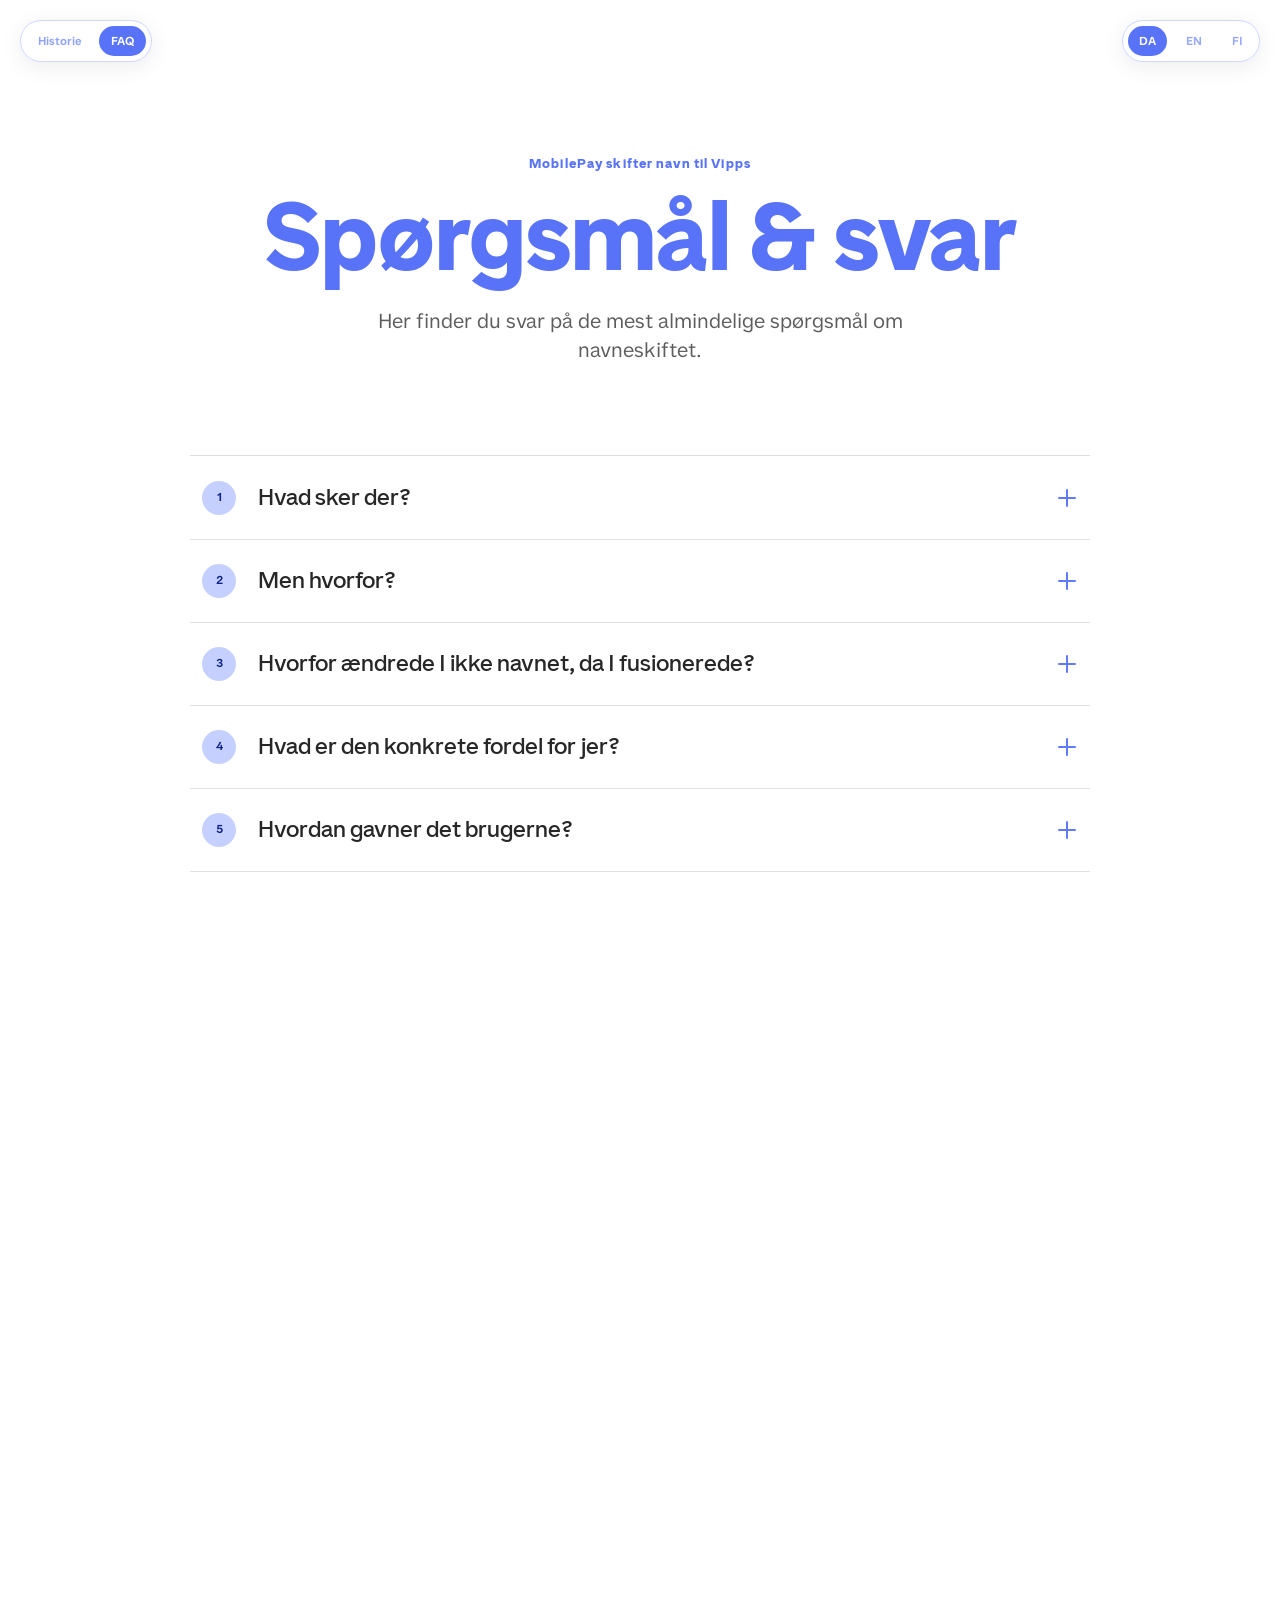
==== commit 03385790: "Initial animation edit" ====
--- a/faq/index.html
+++ b/faq/index.html
@@ -2,7 +2,7 @@
 <html lang="en">
 <head>
   <meta charset="UTF-8">
-  <meta http-equiv="Content-Security-Policy" content="default-src 'self'; script-src 'self'; style-src 'self'; img-src 'self'; font-src 'self'; media-src 'self'; connect-src 'none'; object-src 'none'; base-uri 'none'; form-action 'none'; frame-src 'none'; worker-src 'none'; manifest-src 'none'">
+  <meta http-equiv="Content-Security-Policy" content="default-src 'self'; script-src 'self' https://cdn.jsdelivr.net; style-src 'self'; img-src 'self'; font-src 'self'; media-src 'self'; connect-src 'none'; object-src 'none'; base-uri 'none'; form-action 'none'; frame-src 'none'; worker-src 'none'; manifest-src 'none'">
   <meta name="referrer" content="no-referrer">
   <meta name="viewport" content="width=device-width, initial-scale=1.0">
   <title>FAQ | MobilePay skifter navn til Vipps</title>
@@ -33,6 +33,7 @@
     </div>
   </main>
   <script src="../js/faq-data.js"></script>
+  <script src="https://cdn.jsdelivr.net/npm/gsap@3.15.0/dist/gsap.min.js"></script>
   <script src="../js/app.js"></script>
 </body>
 </html>
--- a/styles/styles.css
+++ b/styles/styles.css
@@ -38,10 +38,10 @@
   --mobilepay-blue: #5873f8;
   --mobilepay-blue-dark: #4d67ec;
 
-  --mobilepay-yellow: #D0FA7D;
+  --mobilepay-yellow: #C2CEFF;
 
   --white: #ffffff;
-  --black: #7A590C;
+  --black: #001580;
 
   --content-width: 580px;
 }
@@ -292,15 +292,17 @@
       display: inline;
 
       margin: 0;
-      padding: 0;
+      padding: .02em .16em .04em;
 
       border: 0;
-
-      border-bottom:
-        1px dashed
-        rgba(255,255,255,.9);
-
-      background: transparent;
+      border-radius: .2em;
+
+      background:
+        linear-gradient(
+          to top,
+          rgba(194,206,255,.34) 0 .28em,
+          transparent .28em
+        );
 
       color: inherit;
 
@@ -308,22 +310,31 @@
       font-size: inherit;
       line-height: inherit;
 
-      cursor: help;
+      cursor: pointer;
+
+      text-decoration: none;
+
+      -webkit-box-decoration-break: clone;
+      box-decoration-break: clone;
 
       transition:
-        opacity .18s ease,
-        border-color .18s ease;
-    }
-
-
-    .term:hover,
+        background .2s cubic-bezier(.22, 1, .36, 1),
+        color .18s ease,
+        text-decoration-color .18s ease;
+    }
+
+
+    .term:hover {
+      color: #001580;
+      background: #C2CEFF;
+    }
+
+
     .term:focus-visible {
-      opacity: .7;
-
-      border-bottom-color:
-        rgba(255,255,255,1);
-
-      outline: none;
+      color: #001580;
+      background: #C2CEFF;
+      outline: 2px solid rgba(194,206,255,.95);
+      outline-offset: 3px;
     }
 
 
@@ -430,8 +441,8 @@
     .tooltip-close {
       position: absolute;
 
-      top: 9px;
-      right: 12px;
+      top: 14px;
+      right: 20px;
 
       padding: 0;
 
@@ -448,6 +459,189 @@
       cursor: pointer;
     }
 
+
+
+    /* =========================================================
+   TLDR TOGGLE + VIEW
+   ========================================================= */
+
+.tldr-toggle {
+  position: fixed;
+  top: 20px;
+  left: 50%;
+  z-index: 100;
+
+  transform: translateX(-50%);
+
+  padding: 11px 18px;
+
+  border: 0;
+  border-radius: 999px;
+
+  /* Inactive state: Blue 200 + Blue 800 */
+  background: #C2CEFF;
+  color: #001580;
+
+  font-family: "Very Very Sans Text", sans-serif;
+  font-size: 12px;
+  font-weight: 700;
+
+  cursor: pointer;
+
+  box-shadow: 0 5px 18px rgba(0,21,128,.14);
+
+  transition:
+    background .2s ease,
+    color .2s ease,
+    box-shadow .2s ease;
+}
+
+
+/* ---------------------------------------------------------
+   INACTIVE → HOVER
+
+   Preview active state:
+   Blue 800 + Blue 100
+   --------------------------------------------------------- */
+
+.tldr-toggle:hover {
+  background: #001580;
+  color: #E5EAFF;
+
+  box-shadow:
+    0 5px 18px rgba(0,21,128,.20);
+}
+
+
+/* ---------------------------------------------------------
+   ACTIVE
+
+   Blue 800 + Blue 100
+   --------------------------------------------------------- */
+
+.tldr-toggle.is-active {
+  background: #001580;
+  color: #E5EAFF;
+
+  box-shadow:
+    0 5px 18px rgba(0,21,128,.20);
+}
+
+
+/* ---------------------------------------------------------
+   ACTIVE → HOVER
+
+   Preview inactive state:
+   Blue 200 + Blue 800
+   --------------------------------------------------------- */
+
+.tldr-toggle.is-active:hover {
+  background: #C2CEFF;
+  color: #001580;
+
+  box-shadow:
+    0 5px 18px rgba(0,21,128,.14);
+}
+
+
+/* No movement when clicking */
+
+.tldr-toggle:active {
+  transform: translateX(-50%);
+}
+
+
+/* ---------------------------------------------------------
+   LIGHT SURFACES
+
+   TLDR deliberately keeps its own solid colour system
+   instead of adopting the glass navigation treatment.
+   --------------------------------------------------------- */
+
+.tldr-toggle.on-light {
+  background: #C2CEFF;
+  color: #001580;
+
+  box-shadow:
+    0 5px 18px rgba(0,21,128,.14);
+}
+
+
+/* Inactive + hover on light */
+
+.tldr-toggle.on-light:hover {
+  background: #001580;
+  color: #E5EAFF;
+
+  box-shadow:
+    0 5px 18px rgba(0,21,128,.20);
+}
+
+
+/* Active on light */
+
+.tldr-toggle.on-light.is-active {
+  background: #001580;
+  color: #E5EAFF;
+
+  box-shadow:
+    0 5px 18px rgba(0,21,128,.20);
+}
+
+
+/* Active + hover on light */
+
+.tldr-toggle.on-light.is-active:hover {
+  background: #C2CEFF;
+  color: #001580;
+
+  box-shadow:
+    0 5px 18px rgba(0,21,128,.14);
+}
+
+
+/* =========================================================
+   TLDR CONTENT
+   ========================================================= */
+
+.tldr-view {
+  width: min(100%, var(--content-width));
+  min-height: clamp(420px, 60vh, 640px);
+  margin: 0 auto;
+
+  display: flex;
+  flex-direction: column;
+  align-items: center;
+  justify-content: center;
+
+  text-align: center;
+}
+
+
+.tldr-view[hidden] {
+  display: none;
+}
+
+
+.tldr-title {
+  margin: 0 0 clamp(26px, 3vw, 42px);
+
+  font-family: "Very Very Sans Display", sans-serif;
+  font-size: clamp(50px, 7vw, 92px);
+  font-weight: 600;
+  line-height: .94;
+  letter-spacing: -3%;
+}
+
+
+.tldr-copy {
+  margin: 0;
+
+  font-family: "Very Very Sans Text", sans-serif;
+  font-size: clamp(20px, 2vw, 28px);
+  font-weight: 400;
+  line-height: 1.3;
+}
 
 
     /* =========================================================
@@ -546,6 +740,24 @@
        ========================================================= */
 
     @media (max-width: 600px) {
+
+      .tldr-toggle {
+        top: 12px;
+        padding: 10px 12px;
+        font-size: 11px;
+      }
+
+      .tldr-view {
+        min-height: 58vh;
+      }
+
+      .tldr-title {
+        font-size: clamp(42px, 12vw, 58px);
+      }
+
+      .tldr-copy {
+        font-size: clamp(18px, 5vw, 22px);
+      }
 
       .language-toggle {
         top: 12px;
@@ -878,16 +1090,16 @@
   width: 34px;
   height: 34px;
   border-radius: 50%;
-  background: #D0FA7D;
-  color: #7A590C;
+  background: #C2CEFF;
+  color: #001580;
   font-family: "Very Very Sans Text", sans-serif;
   font-size: 12px;
   font-weight: 600;
 }
 
 .faq-list--support .faq-number {
-  background: #E7DBFF;
-  color: #A32B04;
+  background: #001580;
+  color: #E5EAFF;
 }
 
 .faq-plus {
@@ -959,121 +1171,195 @@
 }
 
 /* =========================================================
-   CROSS-PAGE VIEW TRANSITIONS
+   MOTION SUPPORT
    ========================================================= */
 
-/*
- * Native browser transition for index.html <-> faq.html.
- * The floating controls are intentionally NOT given their own
- * view-transition-name, so Chrome keeps their normal fixed layout.
- */
+/* Rounded data-explainer cards */
+.tooltip-card {
+  border-radius: clamp(20px, 2vw, 28px);
+  overflow: hidden;
+}
+
+/* GSAP hover targets use transforms only when they are not layout-critical. */
+.site-nav a,
+.language-button,
+.faq-back,
+.faq-question,
+.term {
+  transform-origin: center;
+}
+
+/* The TLDR control is positioned with translateX(-50%), so GSAP deliberately
+   does not write transforms to it. */
+.tldr-toggle {
+  transform-origin: center;
+}
+
+
+/* =========================================================
+   REFINED INTERACTION + INVERTED STORY THEME
+   ========================================================= */
+
+/* Interactive terms: quiet marker highlight only. No dotted underline/icon. */
+.term {
+  padding: .02em .12em .04em;
+  border-radius: .16em;
+  background: linear-gradient(
+    to top,
+    rgba(194,206,255,.38) 0 .26em,
+    transparent .26em
+  );
+  text-decoration: none;
+}
+
+.term:hover,
+.term:focus-visible {
+  color: #001580;
+  background: #C2CEFF;
+}
+
+/* Cross-document transitions: keep the old page fully opaque while the new
+   page settles over it. This avoids exposing a bright intermediate canvas. */
 @view-transition {
   navigation: auto;
 }
 
 ::view-transition-old(root) {
-  animation: page-out 300ms cubic-bezier(.4, 0, .2, 1) both;
+  animation: none;
 }
 
 ::view-transition-new(root) {
-  animation: page-in 380ms cubic-bezier(.22, 1, .36, 1) both;
-}
-
-::view-transition-old(root),
-::view-transition-new(root) {
-  mix-blend-mode: normal;
-}
-
-@keyframes page-out {
-  from {
-    opacity: 1;
-    transform: translateY(0);
+  animation: core-story-page-in 180ms cubic-bezier(.22, 1, .36, 1) both;
+}
+
+@keyframes core-story-page-in {
+  from { transform: translateY(5px); opacity: .985; }
+  to   { transform: translateY(0); opacity: 1; }
+}
+
+/* Tiny comparison control for the story-page inversion experiment. */
+.theme-toggle {
+  position: fixed;
+  top: 68px;
+  right: 20px;
+  z-index: 100;
+  display: grid;
+  place-items: center;
+  width: 38px;
+  height: 38px;
+  padding: 0;
+  border: 1px solid rgba(255,255,255,.4);
+  border-radius: 999px;
+  background: rgba(255,255,255,.12);
+  color: #fff;
+  backdrop-filter: blur(8px);
+  -webkit-backdrop-filter: blur(8px);
+  box-shadow: 0 5px 18px rgba(0,21,128,.08);
+  cursor: pointer;
+  font-size: 17px;
+  line-height: 1;
+  transition: background .18s ease, color .18s ease, border-color .18s ease;
+}
+
+.theme-toggle:hover {
+  background: rgba(255,255,255,.2);
+}
+
+/* Story inversion: blue -> white, display type -> blue, body copy -> black. */
+body.theme-inverted {
+  background: #fff;
+  color: var(--mobilepay-blue);
+}
+
+body.theme-inverted .page {
+  background: #fff;
+}
+
+body.theme-inverted .hero-title,
+body.theme-inverted .tldr-title,
+body.theme-inverted .brand-change-text {
+  color: var(--mobilepay-blue);
+}
+
+body.theme-inverted .story,
+body.theme-inverted .story p,
+body.theme-inverted .tldr-copy {
+  color: #171717;
+}
+
+/* The source MobilePay logo is white; tint it blue in the inverted test. */
+body.theme-inverted .mobilepay-logo {
+  filter: brightness(0) saturate(100%) invert(46%) sepia(73%) saturate(2865%) hue-rotate(216deg) brightness(101%) contrast(94%);
+}
+
+/* Main controls become light-surface controls in inverted mode. */
+body.theme-inverted .site-nav,
+body.theme-inverted .language-toggle {
+  border-color: rgba(88,115,248,.28);
+  background: rgba(255,255,255,.9);
+  box-shadow: 0 5px 22px rgba(20,30,70,.08);
+}
+
+body.theme-inverted .site-nav a { color: rgba(88,115,248,.68); }
+body.theme-inverted .site-nav a:hover { color: var(--mobilepay-blue); }
+body.theme-inverted .site-nav a.is-active {
+  background: var(--mobilepay-blue);
+  color: #fff;
+}
+
+body.theme-inverted .language-toggle button { color: rgba(88,115,248,.62); }
+body.theme-inverted .language-toggle button.is-active {
+  background: var(--mobilepay-blue);
+  color: #fff;
+}
+
+body.theme-inverted .tldr-toggle,
+body.theme-inverted .tldr-toggle.on-light {
+  background: var(--mobilepay-blue);
+  color: #fff;
+}
+
+body.theme-inverted .tldr-toggle:hover,
+body.theme-inverted .tldr-toggle.on-light:hover,
+body.theme-inverted .tldr-toggle.is-active:hover,
+body.theme-inverted .tldr-toggle.on-light.is-active:hover {
+  background: #C2CEFF;
+  color: #001580;
+}
+
+body.theme-inverted .theme-toggle {
+  border-color: rgba(88,115,248,.28);
+  background: var(--mobilepay-blue);
+  color: #fff;
+}
+
+body.theme-inverted .theme-toggle:hover {
+  background: #001580;
+}
+
+/* Keep the explainer cards exactly as they are in either theme. */
+body.theme-inverted .tooltip-card {
+  background: var(--mobilepay-yellow);
+  color: var(--black);
+}
+
+/* The white video section is already compatible with the inverted story. */
+body.theme-inverted .video-section {
+  background: #fff;
+}
+
+@media (max-width: 600px) {
+  .theme-toggle {
+    top: 60px;
+    right: 12px;
+    width: 36px;
+    height: 36px;
   }
-
-  to {
-    opacity: 0;
-    transform: translateY(-8px);
-  }
-}
-
-@keyframes page-in {
-  from {
-    opacity: 0;
-    transform: translateY(10px);
-  }
-
-  to {
-    opacity: 1;
-    transform: translateY(0);
-  }
-}
-
-/* =========================================================
-   LANGUAGE CHANGE TRANSITION
-   ========================================================= */
-
-/*
- * app.js adds this class only while a language switch is running.
- * That means this named transition never interferes with normal
- * Story <-> FAQ navigation.
- */
-.language-transition-target {
-  view-transition-name: language-content;
-}
-
-::view-transition-old(language-content) {
-  animation: language-out 180ms cubic-bezier(.4, 0, .2, 1) both;
-}
-
-::view-transition-new(language-content) {
-  animation: language-in 320ms cubic-bezier(.22, 1, .36, 1) both;
-}
-
-::view-transition-old(language-content),
-::view-transition-new(language-content) {
-  mix-blend-mode: normal;
-}
-
-@keyframes language-out {
-  from {
-    opacity: 1;
-    transform: translateY(0);
-    filter: blur(0);
-  }
-
-  to {
-    opacity: 0;
-    transform: translateY(-6px);
-    filter: blur(1.5px);
-  }
-}
-
-@keyframes language-in {
-  from {
-    opacity: 0;
-    transform: translateY(8px);
-    filter: blur(1.5px);
-  }
-
-  to {
-    opacity: 1;
-    transform: translateY(0);
-    filter: blur(0);
-  }
-}
-
-/* Keep the floating controls above transition snapshots. */
-.site-nav,
-.language-toggle {
-  isolation: isolate;
-}
-
-/* Respect the user's reduced-motion preference. */
+}
+
 @media (prefers-reduced-motion: reduce) {
   ::view-transition-old(root),
-  ::view-transition-new(root),
-  ::view-transition-old(language-content),
-  ::view-transition-new(language-content) {
-    animation: none !important;
+  ::view-transition-new(root) {
+    animation: none;
   }
 }
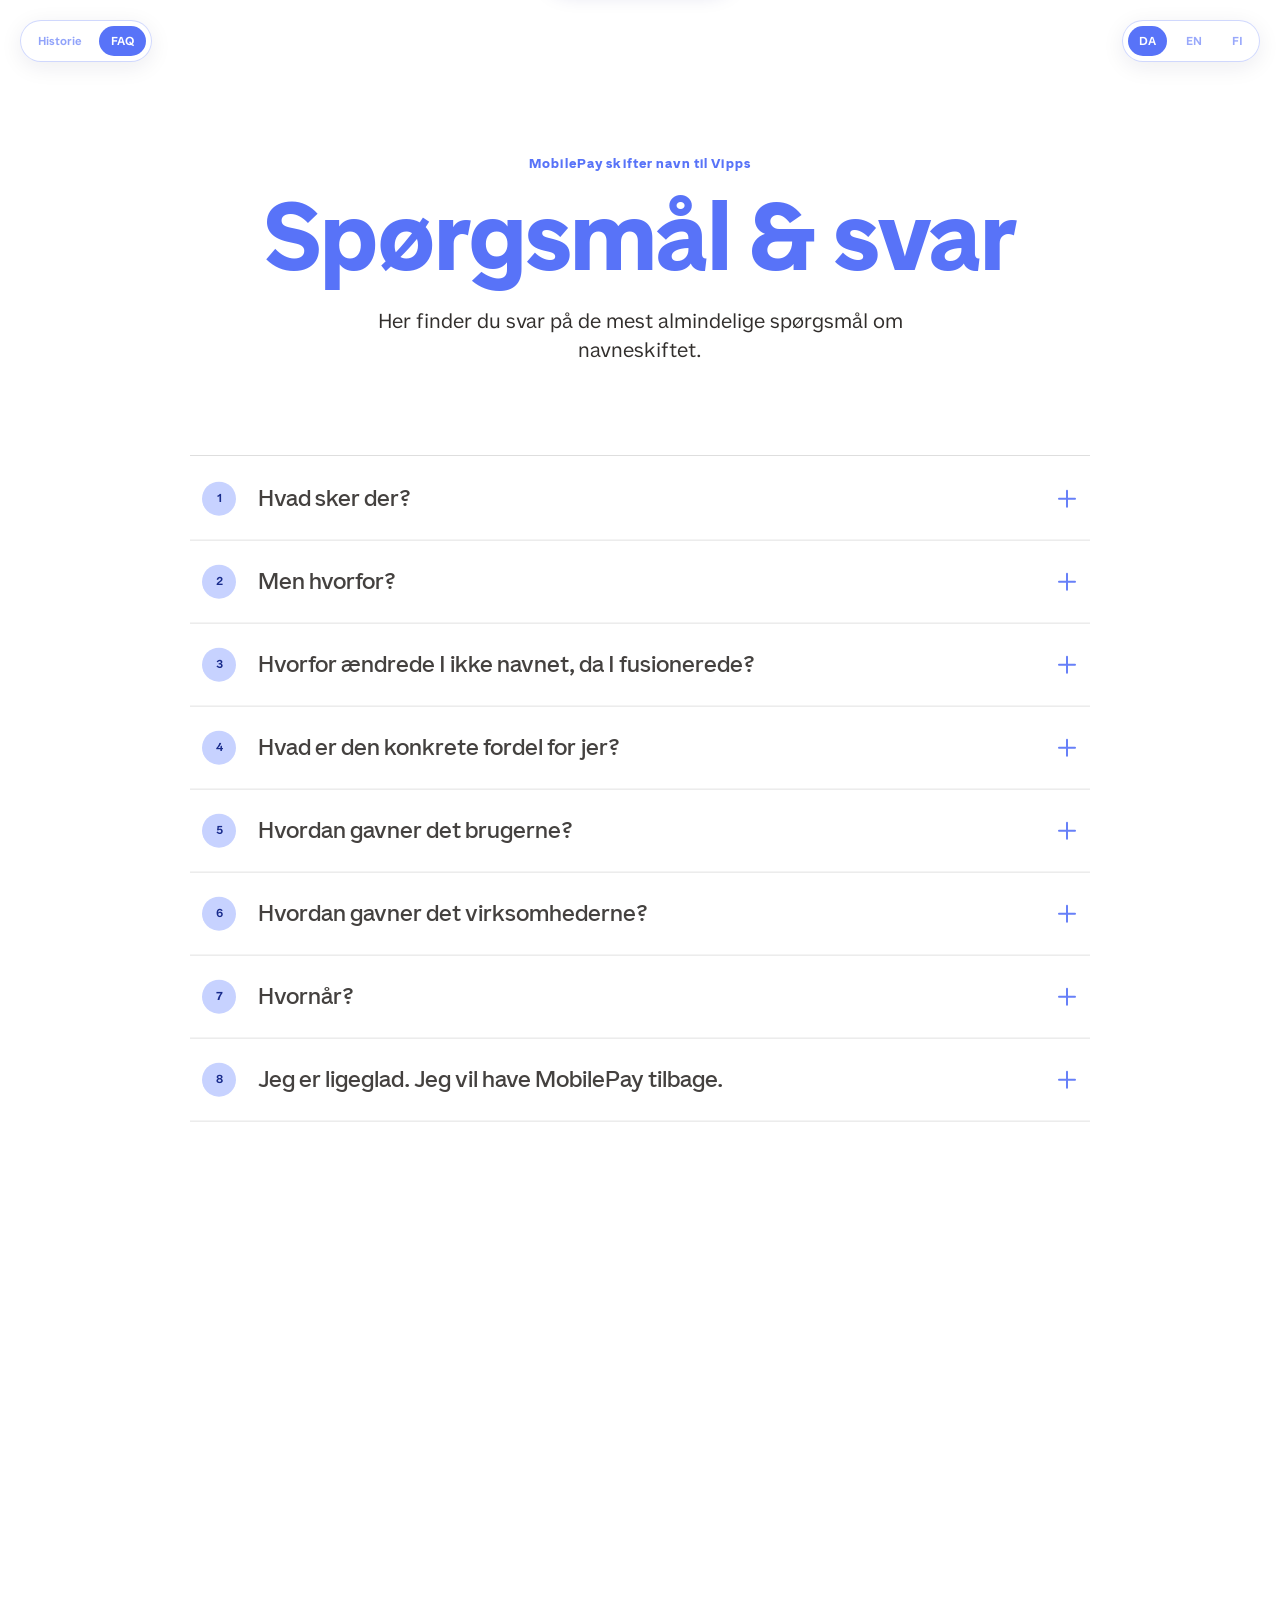
==== commit fd72a142: "New animations, WCAG-audit and new colours" ====
--- a/faq/index.html
+++ b/faq/index.html
@@ -1,5 +1,5 @@
 <!DOCTYPE html>
-<html lang="en">
+<html lang="da">
 <head>
   <meta charset="UTF-8">
   <meta http-equiv="Content-Security-Policy" content="default-src 'self'; script-src 'self' https://cdn.jsdelivr.net; style-src 'self'; img-src 'self'; font-src 'self'; media-src 'self'; connect-src 'none'; object-src 'none'; base-uri 'none'; form-action 'none'; frame-src 'none'; worker-src 'none'; manifest-src 'none'">
@@ -10,19 +10,21 @@
   <link rel="stylesheet" href="../styles/styles.css">
 </head>
 <body class="faq-page" data-page="faq">
+  <a class="skip-link skip-link--light" href="#main-content" data-da="Spring til hovedindhold" data-en="Skip to main content" data-fi="Siirry pääsisältöön">Spring til hovedindhold</a>
+
   <main data-surface="light">
-    <nav class="site-nav on-light" aria-label="Primary navigation">
+    <nav class="site-nav on-light" aria-label="Primær navigation" data-aria-da="Primær navigation" data-aria-en="Primary navigation" data-aria-fi="Päänavigointi">
       <a href="../" data-nav-story data-da="Historie" data-en="Story" data-fi="Tarina">Historie</a>
-      <a href="./" class="is-active" data-nav-faq>FAQ</a>
+      <a href="./" class="is-active" aria-current="page" data-nav-faq>FAQ</a>
     </nav>
 
-    <div class="language-toggle on-light" aria-label="Vælg sprog">
-      <button type="button" class="language-button is-active" data-language="da" aria-pressed="true">DA</button>
-      <button type="button" class="language-button" data-language="en" aria-pressed="false">EN</button>
-      <button type="button" class="language-button" data-language="fi" aria-pressed="false">FI</button>
+    <div class="language-toggle on-light" role="group" aria-label="Vælg sprog" data-aria-da="Vælg sprog" data-aria-en="Choose language" data-aria-fi="Valitse kieli">
+      <button type="button" class="language-button is-active" data-language="da" lang="da" aria-label="Dansk" aria-pressed="true">DA</button>
+      <button type="button" class="language-button" data-language="en" lang="en" aria-label="English" aria-pressed="false">EN</button>
+      <button type="button" class="language-button" data-language="fi" lang="fi" aria-label="Suomi" aria-pressed="false">FI</button>
     </div>
 
-    <div class="faq-shell">
+    <div class="faq-shell" id="main-content" tabindex="-1">
       <p class="faq-kicker" data-da="MobilePay skifter navn til Vipps" data-en="MobilePay is changing its name to Vipps" data-fi="MobilePay vaihtaa nimekseen Vipps">MobilePay skifter navn til Vipps</p>
       <h1 class="faq-title" data-da="Spørgsmål & svar" data-en="Questions & answers" data-fi="Kysymyksiä & vastauksia">Spørgsmål & svar</h1>
       <p class="faq-intro" data-da="Her finder du svar på de mest almindelige spørgsmål om navneskiftet." data-en="Here you can find answers to the most common questions about the name change." data-fi="Täältä löydät vastaukset yleisimpiin nimenmuutosta koskeviin kysymyksiin.">Her finder du svar på de mest almindelige spørgsmål om navneskiftet.</p>
@@ -32,6 +34,7 @@
       </div>
     </div>
   </main>
+  <p class="sr-only" id="a11y-status" role="status" aria-live="polite" aria-atomic="true"></p>
   <script src="../js/faq-data.js"></script>
   <script src="https://cdn.jsdelivr.net/npm/gsap@3.15.0/dist/gsap.min.js"></script>
   <script src="../js/app.js"></script>
--- a/styles/styles.css
+++ b/styles/styles.css
@@ -42,8 +42,15 @@
 
   --white: #ffffff;
   --black: #001580;
+  --ink: #312e2c;
 
   --content-width: 580px;
+
+  /* One shared vertical rhythm for story sections. */
+  --story-section-gap: clamp(38px, 5vw, 62px);
+
+  /* Shared spacing between the short-version title, copy and brand lockup. */
+  --tldr-content-gap: clamp(26px, 3vw, 42px);
 }
 
 
@@ -130,7 +137,7 @@
       padding:
         clamp(60px, 8vw, 110px)
         0
-        clamp(90px, 10vw, 150px);
+        var(--story-section-gap);
     }
 
 
@@ -146,8 +153,11 @@
 
       gap: clamp(10px, 1vw, 20px);
 
-      margin-bottom:
-        clamp(45px, 6vw, 80px);
+      /* Treat the lockup like another story section: the gap above it
+         and the gap from it to the video are driven by the same token
+         as the paragraph spacing. */
+      margin-top: var(--story-section-gap);
+      margin-bottom: 0;
     }
 
 
@@ -273,7 +283,7 @@
       margin:
         0
         0
-        clamp(38px, 5vw, 62px);
+        var(--story-section-gap);
     }
 
 
@@ -624,7 +634,7 @@
 
 
 .tldr-title {
-  margin: 0 0 clamp(26px, 3vw, 42px);
+  margin: 0 0 var(--tldr-content-gap);
 
   font-family: "Very Very Sans Display", sans-serif;
   font-size: clamp(50px, 7vw, 92px);
@@ -641,6 +651,27 @@
   font-size: clamp(20px, 2vw, 28px);
   font-weight: 400;
   line-height: 1.3;
+}
+
+
+/* When the short version is active, center the short story as one group.
+   The title-to-copy and copy-to-lockup gaps use the exact same token. */
+.page.is-tldr-active .content {
+  min-height: 100vh;
+  padding-top: clamp(90px, 12vh, 130px);
+  padding-bottom: clamp(90px, 12vh, 130px);
+
+  display: flex;
+  flex-direction: column;
+  justify-content: center;
+}
+
+.page.is-tldr-active .tldr-view {
+  min-height: 0;
+}
+
+.page.is-tldr-active .brand-change {
+  margin-top: var(--tldr-content-gap);
 }
 
 
@@ -711,9 +742,6 @@
       }
 
 
-      .brand-change {
-        margin-bottom: 50px;
-      }
 
 
       .hero-title {
@@ -776,14 +804,12 @@
         padding:
           92px
           0
-          80px;
+          var(--story-section-gap);
       }
 
 
       .brand-change {
         gap: 10px;
-
-        margin-bottom: 42px;
       }
 
 
@@ -1011,7 +1037,7 @@
 .faq-page {
   min-height: 100vh;
   background: #fff;
-  color: #171717;
+  color: var(--ink);
 }
 
 .faq-shell {
@@ -1045,7 +1071,7 @@
 .faq-intro {
   max-width: 620px;
   margin: 0 auto clamp(56px, 8vw, 90px);
-  color: #5d5d5d;
+  color: var(--ink);
   font-size: clamp(17px, 1.8vw, 21px);
   line-height: 1.4;
   text-align: center;
@@ -1076,7 +1102,7 @@
   align-items: center;
   padding: 24px 12px;
   cursor: pointer;
-  color: #1a1a1a;
+  color: var(--ink);
   font-family: "Very Very Sans Display", sans-serif;
   font-size: clamp(18px, 2.1vw, 24px);
   font-weight: 500;
@@ -1126,7 +1152,7 @@
 
 .faq-answer {
   padding: 0 58px 28px 68px;
-  color: #4c4c4c;
+  color: var(--ink);
   font-family: "Very Very Sans Text", sans-serif;
   font-size: clamp(16px, 1.5vw, 19px);
   line-height: 1.52;
@@ -1218,6 +1244,22 @@
   background: #C2CEFF;
 }
 
+/* One-time discovery cue for explainer terms. The marker grows and settles
+   back without moving text or changing layout. */
+.term.term-attention {
+  animation: term-attention-pulse 1600ms cubic-bezier(.22, 1, .36, 1) both;
+}
+
+@keyframes term-attention-pulse {
+  0%, 100% {
+    box-shadow: inset 0 -.22em 0 rgba(194,206,255,.34);
+  }
+
+  45% {
+    box-shadow: inset 0 -.58em 0 rgba(194,206,255,.88);
+  }
+}
+
 /* Cross-document transitions: keep the old page fully opaque while the new
    page settles over it. This avoids exposing a bright intermediate canvas. */
 @view-transition {
@@ -1240,7 +1282,8 @@
 /* Tiny comparison control for the story-page inversion experiment. */
 .theme-toggle {
   position: fixed;
-  top: 68px;
+  top: auto;
+  bottom: 20px;
   right: 20px;
   z-index: 100;
   display: grid;
@@ -1284,7 +1327,7 @@
 body.theme-inverted .story,
 body.theme-inverted .story p,
 body.theme-inverted .tldr-copy {
-  color: #171717;
+  color: var(--ink);
 }
 
 /* The source MobilePay logo is white; tint it blue in the inverted test. */
@@ -1350,7 +1393,8 @@
 
 @media (max-width: 600px) {
   .theme-toggle {
-    top: 60px;
+    top: auto;
+    bottom: 12px;
     right: 12px;
     width: 36px;
     height: 36px;
@@ -1359,7 +1403,135 @@
 
 @media (prefers-reduced-motion: reduce) {
   ::view-transition-old(root),
-  ::view-transition-new(root) {
-    animation: none;
+  ::view-transition-new(root),
+  .term.term-attention {
+    animation: none !important;
   }
 }
+
+/* Vipps SVG is supplied in brand blue. Keep it white on the original blue
+   story surface, then reveal its native blue in the inverted light theme. */
+.vipps-logo {
+  filter: brightness(0) invert(1);
+}
+
+body.theme-inverted .vipps-logo {
+  filter: none;
+}
+
+/* Shared brand lockup: optical alignment between the two differently proportioned SVGs. */
+.brand-change-logo {
+  display: block;
+  width: auto;
+  object-fit: contain;
+  flex: 0 0 auto;
+}
+
+/* MobilePay's mark + wordmark has more visual whitespace, so it needs a slightly
+   taller box than Vipps to make the visible letterforms feel equally sized. */
+.mobilepay-logo {
+  height: clamp(30px, 3.05vw, 42px);
+}
+
+.vipps-logo {
+  height: clamp(27px, 2.72vw, 37.5px);
+}
+
+@media (max-width: 600px) {
+  .mobilepay-logo { height: 28px; }
+  .vipps-logo { height: 25px; }
+}
+
+@media (max-width: 380px) {
+  .mobilepay-logo { height: 24px; }
+  .vipps-logo { height: 21.5px; }
+}
+
+
+/* =========================================================
+   ACCESSIBILITY + RESPONSIVE HARDENING
+   ========================================================= */
+.sr-only {
+  position: absolute !important;
+  width: 1px !important;
+  height: 1px !important;
+  padding: 0 !important;
+  margin: -1px !important;
+  overflow: hidden !important;
+  clip: rect(0, 0, 0, 0) !important;
+  white-space: nowrap !important;
+  border: 0 !important;
+}
+
+.skip-link {
+  position: fixed;
+  top: 10px;
+  left: 50%;
+  z-index: 1000;
+  transform: translate(-50%, -160%);
+  padding: 10px 16px;
+  border-radius: 999px;
+  background: #E5EAFF;
+  color: #001580;
+  font-family: "Very Very Sans Text", sans-serif;
+  font-size: 14px;
+  font-weight: 600;
+  text-decoration: none;
+  box-shadow: 0 5px 22px rgba(0,21,128,.18);
+  transition: transform .16s ease;
+}
+
+.skip-link:focus {
+  transform: translate(-50%, 0);
+  outline: 3px solid #001580;
+  outline-offset: 3px;
+}
+
+.site-nav a:focus-visible,
+.language-button:focus-visible,
+.theme-toggle:focus-visible,
+.faq-back:focus-visible,
+.faq-question:focus-visible {
+  outline: 3px solid #E5EAFF;
+  outline-offset: 3px;
+}
+
+.tldr-toggle:focus-visible,
+.tooltip-close:focus-visible {
+  outline: 3px solid #001580;
+  outline-offset: 3px;
+}
+
+.faq-page .site-nav a:focus-visible,
+.faq-page .language-button:focus-visible,
+.faq-page .faq-back:focus-visible,
+.faq-page .faq-question:focus-visible,
+.site-nav.on-light a:focus-visible,
+.language-toggle.on-light .language-button:focus-visible,
+body.theme-inverted .site-nav a:focus-visible,
+body.theme-inverted .language-button:focus-visible,
+body.theme-inverted .theme-toggle:focus-visible {
+  outline-color: #001580;
+}
+
+.faq-question:focus-visible { border-radius: 8px; }
+
+@media (max-width: 600px) {
+  .tldr-toggle { top: 58px; }
+  .content { padding-top: 132px; }
+}
+
+@media (max-width: 360px) {
+  .site-nav a,
+  .language-toggle button {
+    padding-left: 6px;
+    padding-right: 6px;
+  }
+}
+
+@media (forced-colors: active) {
+  :focus-visible {
+    outline: 2px solid CanvasText !important;
+    outline-offset: 3px !important;
+  }
+}
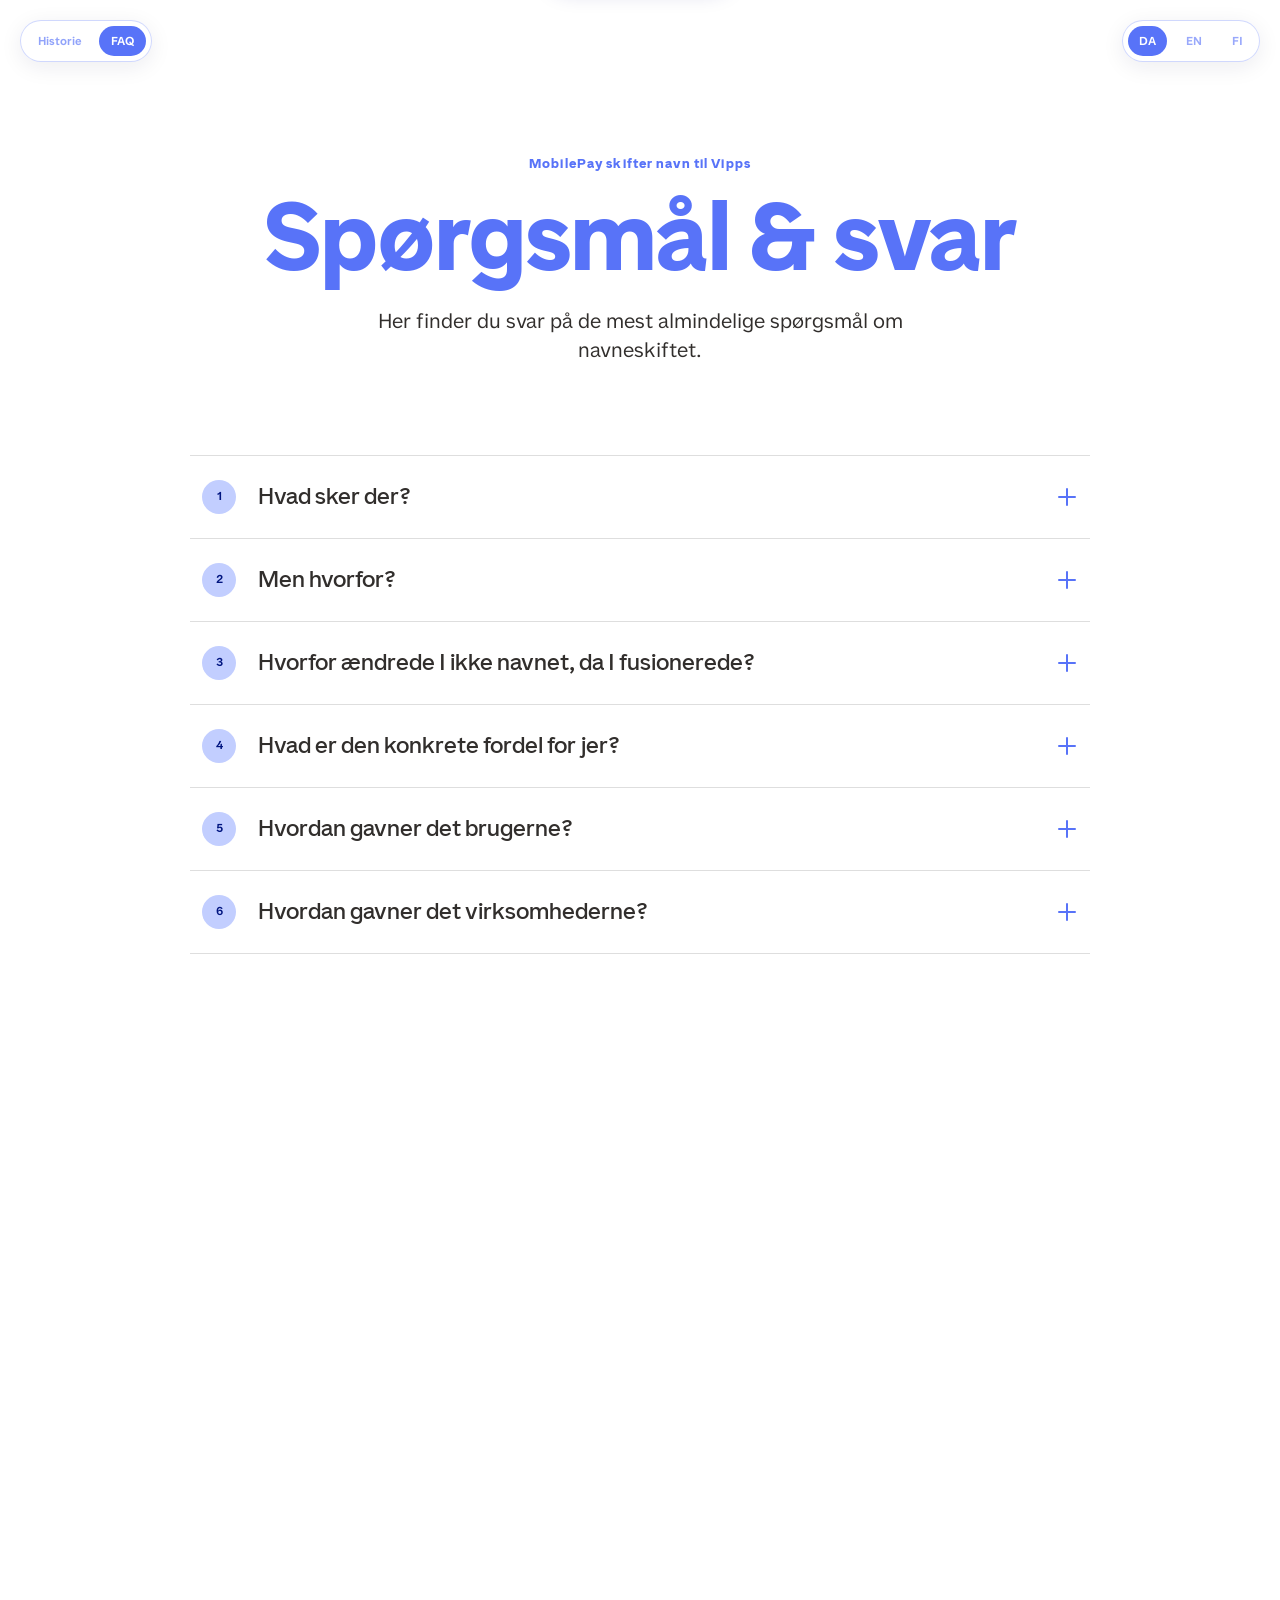
==== commit 0675f6b1: "Smoothing the fading across viewport visible elements" ====
--- a/faq/index.html
+++ b/faq/index.html
@@ -8,6 +8,10 @@
   <title>FAQ | MobilePay skifter navn til Vipps</title>
   <link rel="icon" href="../assets/images/favicon.svg" type="image/svg+xml">
   <link rel="stylesheet" href="../styles/styles.css">
+  <link rel="preconnect" href="https://cdn.jsdelivr.net" crossorigin>
+  <link rel="prefetch" href="../">
+  <script src="../js/faq-data.js" defer></script>
+  <script src="../js/app.js" defer></script>
 </head>
 <body class="faq-page" data-page="faq">
   <a class="skip-link skip-link--light" href="#main-content" data-da="Spring til hovedindhold" data-en="Skip to main content" data-fi="Siirry pääsisältöön">Spring til hovedindhold</a>
@@ -35,8 +39,5 @@
     </div>
   </main>
   <p class="sr-only" id="a11y-status" role="status" aria-live="polite" aria-atomic="true"></p>
-  <script src="../js/faq-data.js"></script>
-  <script src="https://cdn.jsdelivr.net/npm/gsap@3.15.0/dist/gsap.min.js"></script>
-  <script src="../js/app.js"></script>
 </body>
 </html>
--- a/styles/styles.css
+++ b/styles/styles.css
@@ -1247,7 +1247,7 @@
 /* One-time discovery cue for explainer terms. The marker grows and settles
    back without moving text or changing layout. */
 .term.term-attention {
-  animation: term-attention-pulse 1600ms cubic-bezier(.22, 1, .36, 1) both;
+  animation: term-attention-pulse 3200ms cubic-bezier(.22, 1, .36, 1) both;
 }
 
 @keyframes term-attention-pulse {
